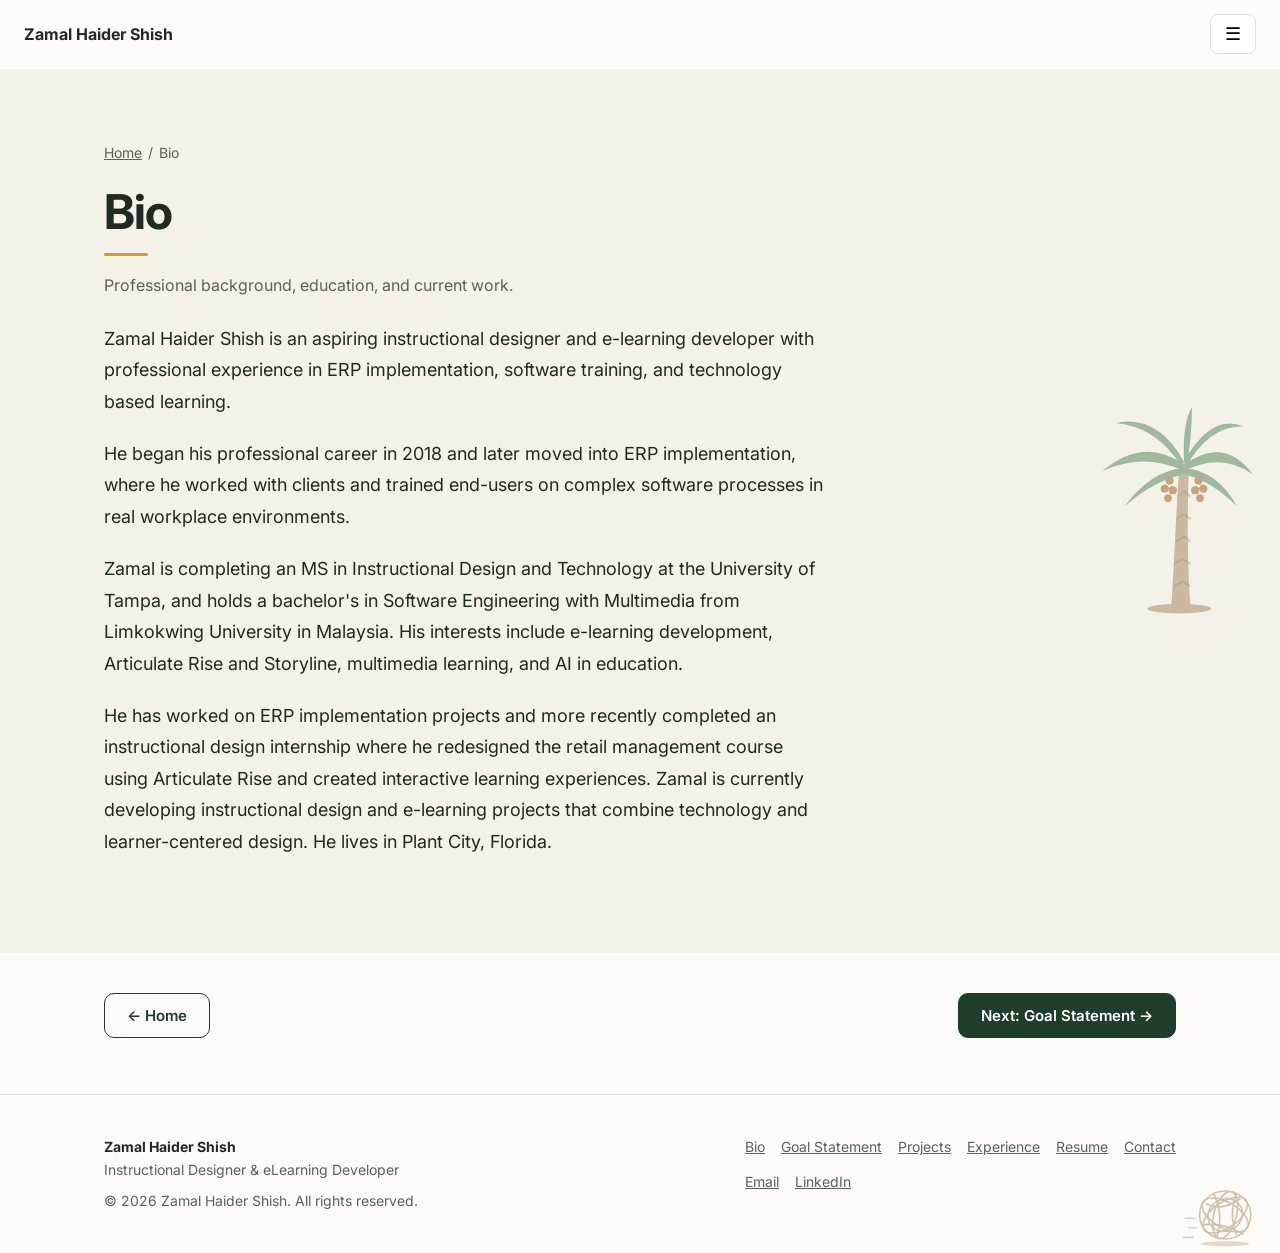
==== bio.html @ 7bfff385 "desert plants" ====
<!DOCTYPE html>
<!--
This page shares styles.css and site.js with index.html and the other sub-page. Keep all the site files in the same folder.
The text below is plain HTML, so edit it directly. The menu and footer are identical on every page; if you change them, change all three pages.
-->
<html lang="en"><head>
<meta charset="utf-8"><meta name="viewport" content="width=device-width,initial-scale=1">
<title>Bio | Zamal Haider Shish</title>
<meta name="description" content="Bio of Zamal Haider Shish: professional background in ERP implementation and software training, MS in Instructional Design and Technology at the University of Tampa, and current instructional design and e-learning work.">
<meta property="og:type" content="website"><meta property="og:title" content="Bio | Zamal Haider Shish">
<meta property="og:description" content="Bio of Zamal Haider Shish: professional background in ERP implementation and software training, MS in Instructional Design and Technology at the University of Tampa, and current instructional design and e-learning work.">
<link href="https://fonts.googleapis.com/css2?family=Inter:wght@400;500;600;700;800&display=swap" rel="stylesheet">
<link rel="stylesheet" href="styles.css">
<script src="site.js"></script>
</head>
<body>
<a class="skip" href="#main">Skip to content</a>
<svg aria-hidden="true" focusable="false" style="position:absolute;width:0;height:0;overflow:hidden">
<defs>
<g id="wm-saguaro">
  <g style="fill:var(--wm-brown)"><ellipse cx="30" cy="156" rx="12" ry="4"/><ellipse cx="92" cy="157" rx="9" ry="3"/></g>
  <g style="fill:none;stroke:var(--wm-cact);stroke-linecap:round;stroke-width:15">
    <path d="M54 104 H38 a9 9 0 0 1 -9 -9 V60"/><path d="M66 84 H82 a9 9 0 0 0 9 -9 V46"/>
  </g>
  <rect x="49" y="22" width="22" height="136" rx="11" style="fill:var(--wm-cact)"/>
  <g style="fill:none;stroke:var(--wm-cact-dk);stroke-width:1.6;stroke-linecap:round">
    <path d="M56 32 V152"/><path d="M60 28 V154"/><path d="M64 32 V152"/><path d="M29 64 V92"/><path d="M91 50 V72"/>
  </g>
  <g style="fill:var(--wm-bloom)"><circle cx="54" cy="22" r="4.5"/><circle cx="64" cy="20" r="4.5"/><circle cx="91" cy="44" r="4"/></g>
  <g style="fill:var(--wm-sun)"><circle cx="54" cy="22" r="1.6"/><circle cx="64" cy="20" r="1.6"/><circle cx="91" cy="44" r="1.4"/></g>
  <g style="fill:none;stroke:var(--wm-cact);stroke-width:2;stroke-linecap:round"><path d="M14 158 q3 -9 7 -12"/><path d="M18 158 q-2 -8 -6 -10"/><path d="M100 158 q2 -7 6 -9"/></g>
</g>
<g id="wm-fig">
  <ellipse cx="50" cy="106" rx="30" ry="3" style="fill:var(--wm-brown)"/>
  <g style="fill:var(--wm-cact)">
    <ellipse cx="50" cy="80" rx="17" ry="24"/>
    <ellipse cx="29" cy="52" rx="13" ry="19" transform="rotate(-28 29 52)"/>
    <ellipse cx="70" cy="48" rx="13" ry="19" transform="rotate(24 70 48)"/>
    <ellipse cx="50" cy="40" rx="10" ry="15" transform="rotate(-6 50 40)"/>
  </g>
  <g style="fill:var(--wm-cact-dk)"><circle cx="44" cy="72" r="1.3"/><circle cx="56" cy="78" r="1.3"/><circle cx="47" cy="90" r="1.3"/><circle cx="27" cy="50" r="1.2"/><circle cx="34" cy="60" r="1.2"/><circle cx="70" cy="44" r="1.2"/><circle cx="66" cy="56" r="1.2"/><circle cx="50" cy="36" r="1.2"/></g>
  <g style="fill:var(--wm-pink)"><ellipse cx="44" cy="24" rx="3.2" ry="4.4"/><ellipse cx="80" cy="30" rx="3.2" ry="4.4" transform="rotate(20 80 30)"/><ellipse cx="17" cy="36" rx="3" ry="4.2" transform="rotate(-25 17 36)"/></g>
  <g style="fill:var(--wm-bloom)"><circle cx="55" cy="23" r="5"/><circle cx="24" cy="32" r="4.5"/><circle cx="73" cy="27" r="4.5"/></g>
  <g style="fill:var(--wm-sun)"><circle cx="55" cy="23" r="1.8"/><circle cx="24" cy="32" r="1.6"/><circle cx="73" cy="27" r="1.6"/></g>
</g>
<g id="wm-ball">
  <ellipse cx="54" cy="106" rx="36" ry="3" style="fill:var(--wm-brown)"/>
  <circle cx="46" cy="74" r="30" style="fill:var(--wm-cact)"/>
  <circle cx="82" cy="94" r="12" style="fill:var(--wm-cact)"/>
  <g style="fill:none;stroke:var(--wm-cact-dk);stroke-width:1.5">
    <ellipse cx="46" cy="74" rx="9" ry="30"/><ellipse cx="46" cy="74" rx="19" ry="30"/><ellipse cx="82" cy="94" rx="5" ry="12"/>
  </g>
  <g style="fill:var(--wm-sun)" transform="translate(46 44)">
    <ellipse cx="0" cy="-7" rx="3.6" ry="7"/><ellipse cx="0" cy="-7" rx="3.6" ry="7" transform="rotate(45)"/><ellipse cx="0" cy="-7" rx="3.6" ry="7" transform="rotate(-45)"/><ellipse cx="0" cy="-7" rx="3.6" ry="7" transform="rotate(90)"/><ellipse cx="0" cy="-7" rx="3.6" ry="7" transform="rotate(-90)"/>
  </g>
  <circle cx="46" cy="44" r="3" style="fill:var(--wm-bloom)"/>
  <g style="fill:var(--wm-pink)"><circle cx="82" cy="81" r="3.6"/></g>
</g>
<g id="wm-tumble">
  <ellipse cx="54" cy="106" rx="30" ry="3" style="fill:var(--wm-brown);opacity:.6"/>
  <g style="fill:none;stroke:var(--wm-brown);stroke-width:2;stroke-linecap:round">
    <ellipse cx="54" cy="70" rx="32" ry="30"/>
    <ellipse cx="54" cy="70" rx="32" ry="16" transform="rotate(30 54 70)"/>
    <ellipse cx="54" cy="70" rx="32" ry="16" transform="rotate(-35 54 70)"/>
    <ellipse cx="54" cy="70" rx="14" ry="30" transform="rotate(15 54 70)"/>
    <ellipse cx="54" cy="70" rx="20" ry="22" transform="rotate(60 54 70)"/>
    <path d="M30 56 q20 10 42 -6"/><path d="M28 82 q26 -2 48 12"/><path d="M40 44 q12 26 4 52"/><path d="M68 44 q-10 24 0 50"/>
  </g>
  <g style="fill:none;stroke:var(--wm-brown);stroke-width:2;stroke-linecap:round;opacity:.7"><path d="M4 74 H16"/><path d="M8 86 H18"/><path d="M2 98 H14"/></g>
</g>
<g id="wm-date">
  <ellipse cx="52" cy="126" rx="20" ry="3" style="fill:var(--wm-brown)"/>
  <path d="M47 126 C49 96 50 66 52 38 L58 38 C57 66 57 96 59 126 Z" style="fill:var(--wm-brown)"/>
  <g style="fill:none;stroke:var(--wm-cact-dk);stroke-width:1.2;opacity:.45"><path d="M49 112 l5 -3 l5 3"/><path d="M49 98 l5 -3 l5 3"/><path d="M50 84 l5 -3 l4 3"/><path d="M50 70 l5 -3 l4 3"/><path d="M51 56 l4 -3 l4 3"/></g>
  <g style="fill:var(--wm-cact)">
    <path d="M55 36 Q30 18 4 40 Q30 28 55 40 Z"/><path d="M55 36 Q80 18 98 42 Q78 28 55 40 Z"/>
    <path d="M55 34 Q38 4 12 10 Q38 12 54 38 Z"/><path d="M55 34 Q72 4 92 12 Q70 12 56 38 Z"/>
    <path d="M55 34 Q54 10 60 0 Q60 16 57 36 Z"/>
    <path d="M55 38 Q34 40 18 62 Q36 46 55 42 Z"/><path d="M55 38 Q76 40 88 62 Q72 46 55 42 Z"/>
  </g>
  <g style="fill:var(--wm-date)"><circle cx="46" cy="46" r="2.6"/><circle cx="43" cy="51" r="2.6"/><circle cx="48" cy="52" r="2.6"/><circle cx="45" cy="57" r="2.4"/><circle cx="64" cy="46" r="2.6"/><circle cx="67" cy="51" r="2.6"/><circle cx="62" cy="52" r="2.6"/><circle cx="65" cy="57" r="2.4"/></g>
</g>
</defs>
</svg>
<header id="nav"><div class="w nb"><a class="brand" href="index.html">Zamal Haider Shish</a>
<nav id="menu" aria-label="Main"><a href="index.html">Home</a><a href="bio.html" class="on" aria-current="page">Bio</a><a href="goals.html">Goal Statement</a><a href="index.html#experience">Experience</a><a href="index.html#projects">Projects</a><a href="index.html#skills">Skills &amp; Tools</a><a href="index.html#education">Education</a><a href="index.html#resume">Resume</a><a href="index.html#contact">Contact</a></nav><a class="btn hcta" href="index.html#resume">View Resume</a>
<button id="mb" aria-label="Open menu" aria-expanded="false" aria-controls="menu">&#9776;</button></div></header>
<main id="main">
<section class="sp alt has-wm"><svg class="wm wm-about" viewBox="0 0 100 130" fill="currentColor" aria-hidden="true" focusable="false"><use href="#wm-date"/></svg><div class="w">
<nav class="crumb" aria-label="Breadcrumb"><a href="index.html">Home</a><span class="sep" aria-hidden="true">/</span><span aria-current="page">Bio</span></nav>
<h1>Bio</h1>
<p class="lead">Professional background, education, and current work.</p>
<div class="bio">
<p>Zamal Haider Shish is an aspiring instructional designer and e-learning developer with professional experience in ERP implementation, software training, and technology based learning.</p>
<p>He began his professional career in 2018 and later moved into ERP implementation, where he worked with clients and trained end-users on complex software processes in real workplace environments.</p>
<p>Zamal is completing an MS in Instructional Design and Technology at the University of Tampa, and holds a bachelor's in Software Engineering with Multimedia from Limkokwing University in Malaysia. His interests include e-learning development, Articulate Rise and Storyline, multimedia learning, and AI in education.</p>
<p>He has worked on ERP implementation projects and more recently completed an instructional design internship where he redesigned the retail management course using Articulate Rise and created interactive learning experiences. Zamal is currently developing instructional design and e-learning projects that combine technology and learner-centered design. He lives in Plant City, Florida.</p></div>
</div></section>

<section class="sp-next"><div class="w"><div class="pn"><a class="btn o" href="index.html"><span aria-hidden="true">&larr;</span> Home</a><a class="btn" href="goals.html">Next: Goal Statement <span aria-hidden="true">&rarr;</span></a></div></div></section>
</main>

<footer class="has-wm"><svg class="wm wm-footer" viewBox="0 0 100 110" fill="currentColor" aria-hidden="true" focusable="false"><use href="#wm-tumble"/></svg><div class="w fw"><div><b>Zamal Haider Shish</b><br><span class="mu">Instructional Designer &amp; eLearning Developer</span><p class="mu" style="margin-top:8px">&copy; 2026 Zamal Haider Shish. All rights reserved.</p></div>
<div><nav aria-label="Footer"><a href="bio.html">Bio</a><a href="goals.html">Goal Statement</a><a href="index.html#projects">Projects</a><a href="index.html#experience">Experience</a><a href="index.html#resume">Resume</a><a href="index.html#contact">Contact</a></nav>
<p class="ln" style="margin-top:12px"><a id="fe" aria-label="Email" href="index.html#contact">Email</a><a id="fl2" aria-label="LinkedIn" href="index.html#contact" target="_blank" rel="noopener">LinkedIn</a></p></div></div></footer>
</body></html>
---- styles.css ----
:root{--ac:#1f3d2b;--ac-h:#163022;--gold:#c9a227;--gold-tx:#7e6110;--ac2:#4e7a5a;--wm-brown:#a88a68;--wm-gold:#c9a227;--wm-cact:#5b8a63;--wm-cact-dk:#3f6648;--wm-bloom:#e0694e;--wm-pink:#c9507c;--wm-sun:#e6b52e;--wm-date:#a8602a;--soft:#e8efe6;--tx:#1f2a22;--mu:#56635a;--bd:#e3e0d5;--bg:#f4f1e8;--page:#fcfbf7}
*{box-sizing:border-box}html{scroll-behavior:smooth;scroll-padding-top:76px}
body{margin:0;font:16px/1.65 Inter,system-ui,-apple-system,"Segoe UI",sans-serif;color:var(--tx);background:var(--page)}
h1,h2,h3,p,ul,figure{margin:0}h1,h2,h3{line-height:1.15;letter-spacing:-.02em}ul{padding-left:20px}li{margin:4px 0}
a{color:inherit}.w{max-width:1120px;margin:auto;padding:0 24px}.mu{color:var(--mu)}.sm{font-size:14px}
section{padding:96px 0}.alt{background:var(--bg)}
h2{font-size:clamp(28px,4vw,40px);margin-bottom:16px}h3{font-size:19px}.lead{color:var(--mu);max-width:640px;margin-bottom:40px}
:focus-visible{outline:3px solid var(--gold-tx);outline-offset:2px}
.skip{position:absolute;left:-999px}.skip:focus{left:8px;top:8px;background:#fff;padding:8px 12px;z-index:99}
.btn{display:inline-block;padding:12px 22px;border-radius:10px;border:1px solid var(--ac);background:var(--ac);color:#fff;font:600 15px Inter,sans-serif;text-decoration:none;cursor:pointer;transition:.2s;white-space:nowrap}
.btn:hover{background:var(--ac-h)}.btn.o{background:#fff;color:var(--ac)}.btn.o:hover{background:var(--soft)}.btn:disabled{opacity:.55;cursor:not-allowed}
.card{background:#fff;border:1px solid var(--bd);border-radius:14px;padding:28px}
.g{display:grid;gap:24px;grid-template-columns:repeat(auto-fit,minmax(min(100%,260px),1fr))}.g>.card>h3{margin-bottom:10px}
.chip{display:inline-block;padding:4px 12px;border:1px solid var(--bd);border-radius:99px;font-size:13px;background:#fff;margin:0 6px 8px 0}
header{position:sticky;top:0;z-index:50;background:#fff;border-bottom:1px solid transparent;transition:.2s}header.sc{border-color:var(--bd);box-shadow:0 2px 12px rgba(0,0,0,.05)}
header .w{max-width:1360px}
.nb{display:flex;align-items:center;gap:14px;height:68px}.brand{font-weight:700;text-decoration:none;margin-right:auto;flex:none;white-space:nowrap}
#menu{display:flex;gap:2px}#menu a{padding:8px 9px;border-radius:8px;text-decoration:none;font-size:14px;font-weight:500;color:var(--mu);white-space:nowrap}#menu a:hover,#menu a.on,#menu a[aria-current=page]{color:var(--ac);background:var(--soft)}
#mb{display:none;background:#fff;border:1px solid var(--bd);border-radius:8px;padding:8px 14px;font-size:18px;cursor:pointer}.hcta{flex:none}
.hero{padding:72px 0 96px}.hg{display:grid;grid-template-columns:1.25fr .75fr;gap:56px;align-items:center}
.hero h1{font-size:clamp(34px,5vw,56px);margin:12px 0 20px}.eb{color:var(--ac);font-weight:600}.hero .lead{margin-bottom:24px}
.acts{display:flex;gap:12px;flex-wrap:wrap;align-items:center;margin-top:16px}.tl{color:var(--ac);font-weight:600}
.photo{aspect-ratio:4/5;border:1px solid var(--bd);border-radius:20px;background:var(--bg);overflow:hidden}.photo img{display:block;width:100%;height:100%;object-fit:cover;object-position:50% 20%}.photo.miss{border:2px dashed #c9c3b2;display:grid;place-items:center;color:var(--mu);font-weight:600}.photo.miss:after{content:"Professional Photo"}
.bio{max-width:720px;margin-top:24px}.bio p{font-size:18px;line-height:1.75;margin:0 0 1.15em}.bio p:last-child{margin-bottom:0}
.ex{display:grid;gap:20px}.eh{display:flex;justify-content:space-between;gap:12px;flex-wrap:wrap;margin-bottom:4px}.org{font-weight:500;margin-bottom:12px}
#fl{display:flex;gap:8px;flex-wrap:wrap;margin-bottom:32px}.fb{padding:8px 16px;border-radius:99px;border:1px solid var(--bd);background:#fff;font:500 14px Inter,sans-serif;cursor:pointer;transition:.15s}.fb[aria-pressed=true]{background:var(--ac);border-color:var(--ac);color:#fff}
.g3{display:grid;gap:24px;grid-template-columns:repeat(auto-fill,minmax(min(100%,320px),1fr))}
.pc{display:flex;flex-direction:column;padding:0;overflow:hidden;animation:f .3s}.pc>*:not(.th){margin:0 24px}.th{aspect-ratio:16/9;background:var(--soft);display:grid;place-items:center;color:var(--mu);font-size:14px;margin-bottom:18px}.th img{width:100%;height:100%;object-fit:cover}
.pc h3{margin:6px 24px 8px}.pc .tags{margin-top:14px}.pc .tools-line{margin-top:10px}.pc .acts{margin-bottom:24px;margin-top:auto;padding-top:16px}@keyframes f{from{opacity:0}}
.tk{display:flex;align-items:center;gap:12px;padding:16px 20px;font-weight:500}.tk:before{content:"";width:10px;height:10px;border-radius:3px;background:var(--ac);flex:none}
.tools{margin-top:56px}.tools h3{margin-bottom:16px;font-size:24px}
label{display:block;font-weight:500;font-size:14px;margin-bottom:14px}input,textarea{display:block;width:100%;margin-top:6px;padding:12px;border:1px solid #c9c3b2;border-radius:10px;font:inherit}
.cg{display:grid;grid-template-columns:1fr 1.2fr;gap:40px}
footer{border-top:1px solid var(--bd);padding:40px 0;font-size:14px}.fw{display:flex;justify-content:space-between;gap:24px;flex-wrap:wrap}footer nav,footer .ln{display:flex;flex-wrap:wrap;gap:6px 16px}footer nav a,footer .ln a{color:var(--mu);white-space:nowrap}
#cs{position:fixed;inset:0;background:#fff;overflow:auto;z-index:60;display:none}#cs.on{display:block}.cw{max-width:860px;margin:auto;padding:24px 24px 80px}
.cw h2{margin:20px 0 10px}.cw h3{margin:36px 0 10px;font-size:22px}.emb{position:relative;aspect-ratio:16/9;min-height:220px;border:1px solid var(--bd);border-radius:14px;overflow:hidden;background:#fff}.emb iframe{position:absolute;inset:0;width:100%;height:100%;border:0}
.ph{display:grid;place-items:center;text-align:center;background:var(--bg);padding:24px}.ph p{margin:6px 0 16px}.ar{margin-top:14px}.pn{display:flex;justify-content:space-between;gap:12px;flex-wrap:wrap;margin-top:56px}
.rv{opacity:0;transition:opacity .6s}.rv.in{opacity:1}
.has-wm{position:relative;overflow:hidden;isolation:isolate}.has-wm>.w{position:relative;z-index:1}
.wm{position:absolute;color:var(--ac2);pointer-events:none;z-index:0;height:auto}
.wm-hero{right:-6px;bottom:0;width:200px;opacity:.55}
.wm-about{right:24px;top:50%;transform:translateY(-50%);width:160px;opacity:.55}
.wm-resume{right:40px;bottom:-6px;width:150px;opacity:.55}
.wm-footer{right:18px;bottom:6px;width:80px;opacity:.5}
.wm-goals{left:22px;bottom:-6px;width:150px;opacity:.55}
.wm-contact{left:20px;bottom:0;width:120px;opacity:.5}
@media(max-width:1320px){#mb{display:block}#menu{display:none;position:absolute;top:68px;left:0;right:0;background:#fff;flex-direction:column;padding:12px 24px;border-bottom:1px solid var(--bd)}#menu.open{display:flex}.hcta{display:none}}
@media(max-width:900px){.hg,.cg{grid-template-columns:1fr}.photo{max-width:320px}section{padding:64px 0}.wm{display:none}}
@media(prefers-reduced-motion:reduce){html{scroll-behavior:auto}*{animation:none!important;transition:none!important}.rv{opacity:1}}
/* ===== sub-pages (bio.html, goals.html) ===== */
.sp{padding-top:72px}
.crumb{font-size:14px;color:var(--mu);margin-bottom:20px}.crumb a{color:var(--mu)}.crumb a:hover{color:var(--ac)}.crumb .sep{margin:0 6px}
.sp h1{font-size:clamp(32px,4.8vw,48px);margin-bottom:16px}.sp .lead{margin-bottom:8px}
.sp .sub{font-size:clamp(22px,2.8vw,28px);margin:48px 0 14px}
.prose{max-width:760px}.prose p+p{margin-top:1em}
.sp .card p{max-width:760px}.sp .card p+p{margin-top:.9em}.sp .card>h3{margin-bottom:10px}
.ev{margin-top:20px;padding-top:16px;border-top:1px solid var(--bd)}.ev ul{list-style:none;padding:0;margin:8px 0 0}.ev li{margin:0 0 14px}.ev li:last-child{margin-bottom:0}.ev li p{margin:2px 0 0}
.sp .note{margin-top:28px;max-width:760px}
.sp-next{padding:40px 0 56px}.sp-next .pn{margin-top:0}
@media(max-width:900px){.sp{padding-top:44px}.sp-next{padding:32px 0 48px}}

/* ===== project page (compact layout) ===== */
.cw{max-width:1040px;padding:24px 24px 64px}
.csh{margin-top:28px}.csh h2{margin:6px 0 10px}.csh .lead{margin-bottom:14px;max-width:760px}
.facts{display:grid;gap:12px;grid-template-columns:repeat(auto-fit,minmax(min(100%,220px),1fr));margin-top:20px}
.fact{background:var(--bg);border:1px solid var(--bd);border-radius:12px;padding:14px 16px}.fact .fl{display:block;font-size:12px;font-weight:700;letter-spacing:.06em;text-transform:uppercase;color:var(--ac2);margin-bottom:4px}.fact p{font-size:14px;line-height:1.55}
.cw h3#demo{margin:32px 0 12px}
.cw .emb{aspect-ratio:auto;height:min(78vh,720px)}
.secs{display:grid;gap:16px;grid-template-columns:repeat(auto-fit,minmax(min(100%,300px),1fr));margin-top:28px}
.sec{padding:20px 22px}.cw .sec h3{margin:0 0 8px;font-size:17px}.sec p,.sec li{font-size:15px}.sec ul{margin:0}
.cw .pn{margin-top:40px}
.th{text-decoration:none}.th.nt{background:linear-gradient(135deg,var(--soft),#dbe6d7);color:var(--ac);font-weight:600;letter-spacing:.02em}
.pc .th img{transition:transform .3s}.pc:hover .th img{transform:scale(1.03)}
@media(max-width:600px){.cw .emb{height:70vh}}
.cw .emb.ph{height:auto;min-height:220px;padding:40px 24px}

/* ===== forest and gold accents ===== */
::selection{background:#efe2b5}
header{background:var(--page)}
.eb,.pc>.mu.sm:first-of-type,.csh .eb{color:var(--gold-tx)}
.w>h2:after,.cg h2:after,.sp h1:after{content:"";display:block;width:44px;height:3px;border-radius:3px;background:var(--gold);margin-top:14px}
.chip{background:var(--soft);border-color:#d6e2d2;color:var(--ac)}
.card{border-color:var(--bd)}
.pc{transition:border-color .2s,transform .2s}.pc:hover{border-color:var(--gold);transform:translateY(-2px)}
.tk:before{background:var(--gold)}
.btn.o{background:transparent}

#menu a:hover,#menu a.on,#menu a[aria-current=page]{background:var(--soft)}
.fact .fl{color:var(--gold-tx)}
.photo{border-color:var(--gold)}
.th.nt{background:linear-gradient(135deg,var(--soft),#e2dcc7)}
#cs{background:var(--page)}
/* ===== education timeline ===== */
.etl{position:relative;display:grid;gap:28px;padding-left:34px}
.etl:before{content:"";position:absolute;left:9px;top:8px;bottom:8px;width:2px;background:linear-gradient(var(--gold),var(--bd))}
.edu{position:relative}.edot{position:absolute;left:-34px;top:26px;width:20px;height:20px;border-radius:50%;background:var(--page);border:3px solid var(--gold)}
.ec{display:grid;grid-template-columns:minmax(0,320px) minmax(0,1fr);padding:0;overflow:hidden}
.eimg{position:relative;min-height:220px;background:linear-gradient(140deg,var(--ac),#2f5d41);display:grid;place-items:center}
.eimg:before{content:attr(data-mono);font-size:64px;font-weight:800;letter-spacing:.04em;color:rgba(255,255,255,.18)}
.eimg img{position:absolute;inset:0;width:100%;height:100%;object-fit:cover}
.ey{position:absolute;left:14px;bottom:14px;background:var(--page);color:var(--ac);font-size:13px;font-weight:600;padding:5px 12px;border-radius:99px;box-shadow:0 2px 8px rgba(0,0,0,.12)}
.eb2{padding:26px 28px}.eb2 h3{font-size:21px;margin:4px 0 6px}.eb2 .org{margin-bottom:10px}.eb2>.mu{margin-bottom:14px;max-width:560px}
.est{font-size:12px;font-weight:700;letter-spacing:.06em;text-transform:uppercase;color:var(--gold-tx)}
.ef{margin-bottom:6px}.sm2{padding:9px 16px;font-size:14px;margin-top:6px}
#certbox{border:0;padding:0;border-radius:16px;max-width:min(760px,94vw);width:100%;background:var(--page);box-shadow:0 20px 60px rgba(0,0,0,.35)}
#certbox::backdrop{background:rgba(20,30,24,.7)}
.cbx{padding:18px}.cbh{display:flex;justify-content:space-between;align-items:center;gap:12px;margin-bottom:12px}.cbh h3{font-size:17px}
.cbx img{display:block;width:100%;height:auto;max-height:78vh;object-fit:contain;border-radius:8px;border:1px solid var(--bd);background:#fff}
@media(max-width:760px){.ec{grid-template-columns:1fr}.eimg{min-height:170px}.etl{padding-left:26px}.edot{left:-26px;width:16px;height:16px}.etl:before{left:7px}}
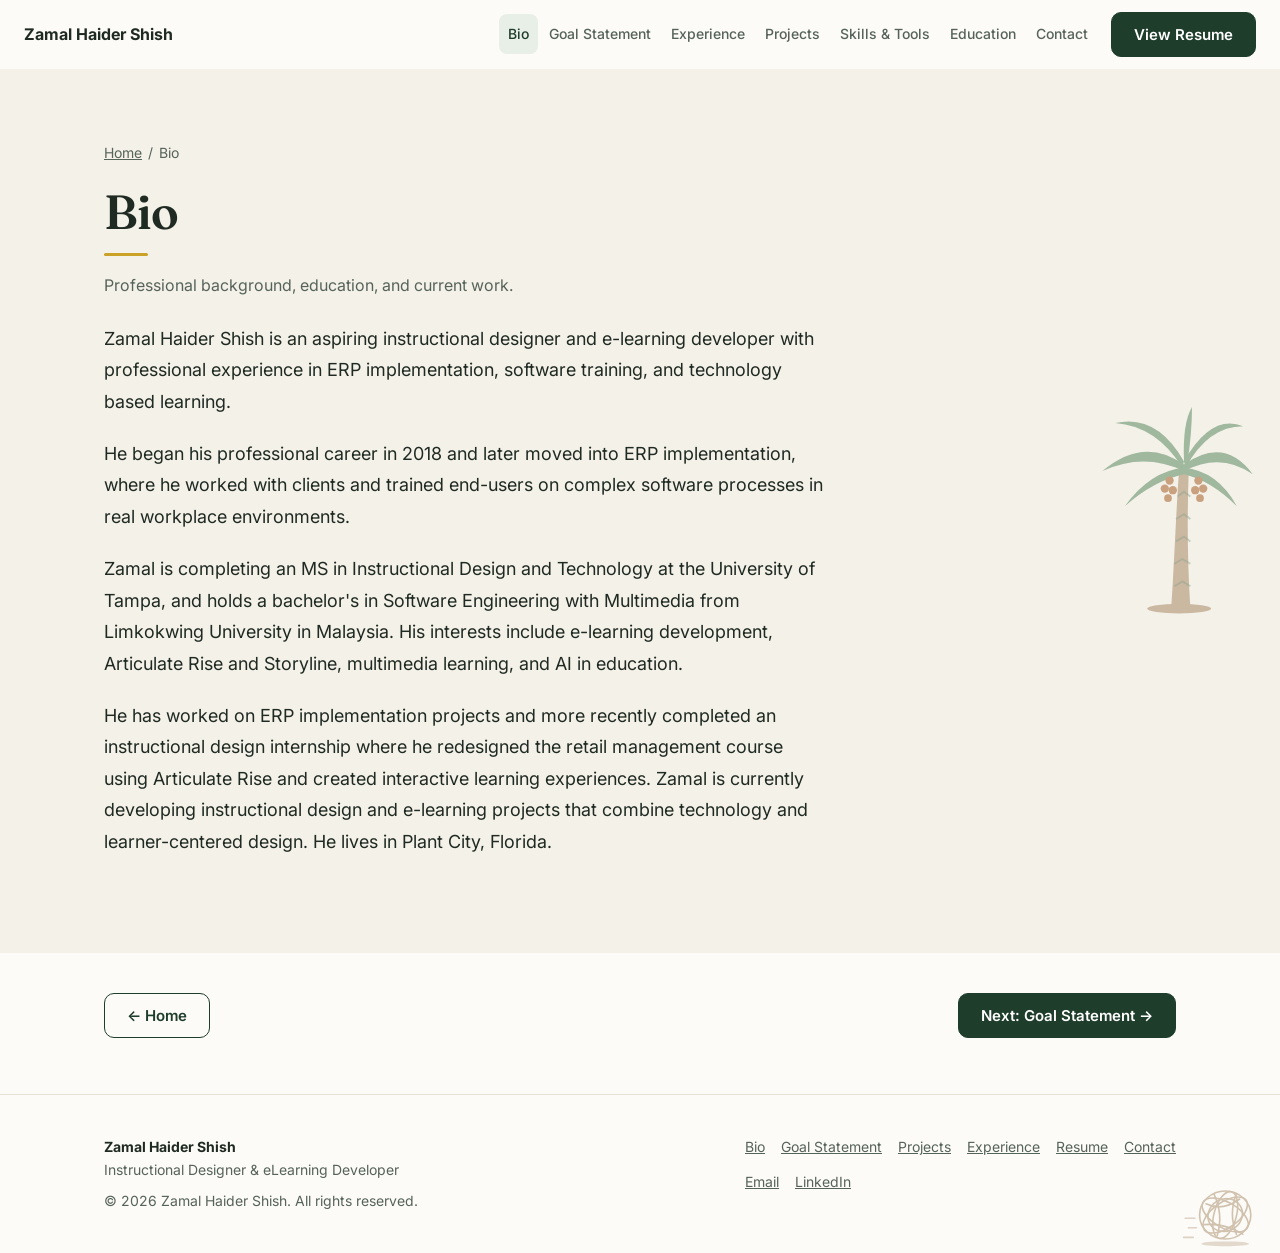
==== commit a2978e90: "site redesign" ====
--- a/bio.html
+++ b/bio.html
@@ -9,7 +9,11 @@
 <meta name="description" content="Bio of Zamal Haider Shish: professional background in ERP implementation and software training, MS in Instructional Design and Technology at the University of Tampa, and current instructional design and e-learning work.">
 <meta property="og:type" content="website"><meta property="og:title" content="Bio | Zamal Haider Shish">
 <meta property="og:description" content="Bio of Zamal Haider Shish: professional background in ERP implementation and software training, MS in Instructional Design and Technology at the University of Tampa, and current instructional design and e-learning work.">
-<link href="https://fonts.googleapis.com/css2?family=Inter:wght@400;500;600;700;800&display=swap" rel="stylesheet">
+<link rel="preconnect" href="https://fonts.googleapis.com"><link rel="preconnect" href="https://fonts.gstatic.com" crossorigin>
+<link href="https://fonts.googleapis.com/css2?family=Fraunces:opsz,wght@9..144,500..700&family=Inter:wght@400;500;600;700;800&display=swap" rel="stylesheet">
+<link rel="icon" href="favicon.svg" type="image/svg+xml"><link rel="icon" href="favicon-32.png" sizes="32x32" type="image/png"><link rel="apple-touch-icon" href="apple-touch-icon.png">
+<meta name="theme-color" content="#1f3d2b">
+<meta property="og:url" content="https://zamalhaidershish.github.io/zamal-protfolio/bio.html"><meta property="og:image" content="https://zamalhaidershish.github.io/zamal-protfolio/og-image.jpg"><meta property="og:image:width" content="1200"><meta property="og:image:height" content="630"><meta property="og:image:alt" content="Zamal Haider Shish, Instructional Designer and eLearning Developer"><meta name="twitter:card" content="summary_large_image">
 <link rel="stylesheet" href="styles.css">
 <script src="site.js"></script>
 </head>
@@ -83,7 +87,7 @@
 </defs>
 </svg>
 <header id="nav"><div class="w nb"><a class="brand" href="index.html">Zamal Haider Shish</a>
-<nav id="menu" aria-label="Main"><a href="index.html">Home</a><a href="bio.html" class="on" aria-current="page">Bio</a><a href="goals.html">Goal Statement</a><a href="index.html#experience">Experience</a><a href="index.html#projects">Projects</a><a href="index.html#skills">Skills &amp; Tools</a><a href="index.html#education">Education</a><a href="index.html#resume">Resume</a><a href="index.html#contact">Contact</a></nav><a class="btn hcta" href="index.html#resume">View Resume</a>
+<nav id="menu" aria-label="Main"><a href="bio.html" class="on" aria-current="page">Bio</a><a href="goals.html">Goal Statement</a><a href="index.html#experience">Experience</a><a href="index.html#projects">Projects</a><a href="index.html#skills">Skills &amp; Tools</a><a href="index.html#education">Education</a><a href="index.html#contact">Contact</a></nav><a class="btn hcta" href="index.html#resume">View Resume</a>
 <button id="mb" aria-label="Open menu" aria-expanded="false" aria-controls="menu">&#9776;</button></div></header>
 <main id="main">
 <section class="sp alt has-wm"><svg class="wm wm-about" viewBox="0 0 100 130" fill="currentColor" aria-hidden="true" focusable="false"><use href="#wm-date"/></svg><div class="w">
--- a/styles.css
+++ b/styles.css
@@ -35,7 +35,7 @@
 #cs{position:fixed;inset:0;background:#fff;overflow:auto;z-index:60;display:none}#cs.on{display:block}.cw{max-width:860px;margin:auto;padding:24px 24px 80px}
 .cw h2{margin:20px 0 10px}.cw h3{margin:36px 0 10px;font-size:22px}.emb{position:relative;aspect-ratio:16/9;min-height:220px;border:1px solid var(--bd);border-radius:14px;overflow:hidden;background:#fff}.emb iframe{position:absolute;inset:0;width:100%;height:100%;border:0}
 .ph{display:grid;place-items:center;text-align:center;background:var(--bg);padding:24px}.ph p{margin:6px 0 16px}.ar{margin-top:14px}.pn{display:flex;justify-content:space-between;gap:12px;flex-wrap:wrap;margin-top:56px}
-.rv{opacity:0;transition:opacity .6s}.rv.in{opacity:1}
+.rv{opacity:0;transform:translateY(18px);transition:opacity .6s ease var(--d,0s),transform .6s cubic-bezier(.2,.7,.2,1) var(--d,0s)}.rv.in{opacity:1;transform:none}
 .has-wm{position:relative;overflow:hidden;isolation:isolate}.has-wm>.w{position:relative;z-index:1}
 .wm{position:absolute;color:var(--ac2);pointer-events:none;z-index:0;height:auto}
 .wm-hero{right:-6px;bottom:0;width:200px;opacity:.55}
@@ -44,9 +44,9 @@
 .wm-footer{right:18px;bottom:6px;width:80px;opacity:.5}
 .wm-goals{left:22px;bottom:-6px;width:150px;opacity:.55}
 .wm-contact{left:20px;bottom:0;width:120px;opacity:.5}
-@media(max-width:1320px){#mb{display:block}#menu{display:none;position:absolute;top:68px;left:0;right:0;background:#fff;flex-direction:column;padding:12px 24px;border-bottom:1px solid var(--bd)}#menu.open{display:flex}.hcta{display:none}}
+@media(max-width:1100px){#mb{display:block}#menu{display:none;position:absolute;top:68px;left:0;right:0;background:var(--page);flex-direction:column;padding:12px 24px;border-bottom:1px solid var(--bd)}#menu.open{display:flex}.hcta{display:none}}
 @media(max-width:900px){.hg,.cg{grid-template-columns:1fr}.photo{max-width:320px}section{padding:64px 0}.wm{display:none}}
-@media(prefers-reduced-motion:reduce){html{scroll-behavior:auto}*{animation:none!important;transition:none!important}.rv{opacity:1}}
+@media(prefers-reduced-motion:reduce){html{scroll-behavior:auto}*{animation:none!important;transition:none!important}.rv{opacity:1;transform:none}}
 /* ===== sub-pages (bio.html, goals.html) ===== */
 .sp{padding-top:72px}
 .crumb{font-size:14px;color:var(--mu);margin-bottom:20px}.crumb a{color:var(--mu)}.crumb a:hover{color:var(--ac)}.crumb .sep{margin:0 6px}
@@ -107,3 +107,110 @@
 .cbx{padding:18px}.cbh{display:flex;justify-content:space-between;align-items:center;gap:12px;margin-bottom:12px}.cbh h3{font-size:17px}
 .cbx img{display:block;width:100%;height:auto;max-height:78vh;object-fit:contain;border-radius:8px;border:1px solid var(--bd);background:#fff}
 @media(max-width:760px){.ec{grid-template-columns:1fr}.eimg{min-height:170px}.etl{padding-left:26px}.edot{left:-26px;width:16px;height:16px}.etl:before{left:7px}}
+
+/* ===== experience photos (all 3:2) ===== */
+.xi{display:grid;grid-template-columns:minmax(0,1fr) minmax(0,380px);gap:28px;align-items:center}
+.xf{margin:0;aspect-ratio:3/2;border-radius:12px;overflow:hidden;border:1px solid var(--bd);background:var(--soft)}
+.xf img{display:block;width:100%;height:100%;object-fit:cover}
+@media(max-width:860px){.xi{grid-template-columns:1fr}.xf{order:-1}}
+/* ===== skills and toolkit ===== */
+.skg{display:grid;gap:20px;grid-template-columns:repeat(3,minmax(0,1fr));align-items:start}
+.sk{padding:24px;transition:border-color .2s,transform .2s}.sk:hover{border-color:var(--gold);transform:translateY(-2px)}
+.sk-wide{grid-column:span 2;background:linear-gradient(135deg,#fff 60%,var(--soft))}
+.skh{display:flex;gap:14px;align-items:center;margin-bottom:16px}.skh h3{margin:0 0 2px}
+.ski{flex:none;width:46px;height:46px;border-radius:12px;background:var(--ac);display:grid;place-items:center;box-shadow:inset 0 -3px 0 var(--gold)}
+.ski svg{width:24px;height:24px;fill:none;stroke:#fff;stroke-width:1.8;stroke-linecap:round;stroke-linejoin:round}
+.skc .chip{background:var(--page)}
+.tools h3{margin-bottom:4px}.tkl{margin-bottom:18px}
+.tkg{display:grid;gap:14px;grid-template-columns:repeat(4,minmax(0,1fr))}
+.tk2{display:flex;gap:14px;align-items:center;padding:16px 18px;transition:border-color .2s,transform .2s}.tk2:hover{border-color:var(--gold);transform:translateY(-2px)}
+.tki{flex:none;width:44px;height:44px;border-radius:11px;display:grid;place-items:center;font-weight:800;font-size:15px;letter-spacing:-.02em}
+.tkn{font-weight:600;line-height:1.3;margin-bottom:2px}
+@media(max-width:1000px){.skg{grid-template-columns:repeat(2,minmax(0,1fr))}.tkg{grid-template-columns:repeat(2,minmax(0,1fr))}}
+@media(max-width:620px){.skg,.tkg{grid-template-columns:1fr}.sk-wide{grid-column:auto}}
+
+/* ===== round 3: clarity and motion ===== */
+:root{--serif:"Fraunces",Georgia,"Times New Roman",serif}
+h1,h2,.cw .csh h2{font-family:var(--serif);font-weight:600;letter-spacing:-.01em;font-optical-sizing:auto}
+.hero h1{line-height:1.08}
+.prog{position:fixed;top:0;left:0;right:0;height:3px;background:var(--gold);transform-origin:0 50%;transform:scaleX(0);z-index:70;pointer-events:none}
+/* hero numbers */
+.stats{list-style:none;padding:0;margin:30px 0 0;display:grid;grid-template-columns:repeat(4,minmax(0,1fr));gap:0;border-top:1px solid var(--bd)}
+.stats li{margin:0;padding:16px 16px 0 0}.stats li+li{padding-left:16px;border-left:1px solid var(--bd)}
+.sn{display:block;font-family:var(--serif);font-weight:600;font-size:clamp(26px,3vw,34px);line-height:1.1;color:var(--ac)}
+.sl{display:block;font-size:13px;line-height:1.4;color:var(--mu);margin-top:4px}
+/* approach: four numbered steps in one row */
+.approach .lead{margin-bottom:28px}
+.steps{list-style:none;padding:0;margin:0;display:grid;grid-template-columns:repeat(4,minmax(0,1fr));gap:20px;counter-reset:s}
+.step{margin:0;position:relative;padding:26px 24px}
+.stn{display:block;font-family:var(--serif);font-weight:600;font-size:34px;line-height:1;color:var(--gold-tx);margin-bottom:14px}
+.step h3{font-size:18px;margin-bottom:8px}
+.step:not(:last-child):after{content:"";position:absolute;top:44px;right:-20px;width:20px;height:2px;background:var(--gold)}
+/* experience: ball cactus beside the heading */
+.wm-exp{right:30px;top:70px;width:120px;opacity:.5}
+.xm{display:none;margin-top:12px;background:none;border:0;padding:0;font:600 14px Inter,sans-serif;color:var(--ac);text-decoration:underline;text-underline-offset:3px;cursor:pointer}
+/* projects: spotlight + simpler, fully clickable cards */
+.spot{display:grid;grid-template-columns:minmax(0,1.15fr) minmax(0,1fr);background:var(--ac);border-radius:18px;overflow:hidden;margin-bottom:56px;color:#eef3ec}
+.spi{position:relative;display:block;min-height:340px;overflow:hidden}
+.spi img{position:absolute;inset:0;width:100%;height:100%;object-fit:cover;transition:transform .5s}
+.spot:hover .spi img{transform:scale(1.04)}
+.spp{position:absolute;left:22px;bottom:22px;display:flex;align-items:center;gap:8px;background:rgba(252,251,247,.94);color:var(--ac);font-weight:700;font-size:14px;padding:10px 16px 10px 12px;border-radius:99px;box-shadow:0 6px 18px rgba(0,0,0,.25)}
+.spp svg{width:18px;height:18px;fill:var(--ac)}
+.spb{padding:38px 40px}.spb .eb{color:var(--gold)}.spb h3{font-family:var(--serif);font-size:clamp(26px,3vw,34px);font-weight:600;color:#fff;margin:6px 0 12px;letter-spacing:-.01em}
+.spb .mu{color:#c9d6cb}
+.hl{list-style:none;padding:0;margin:18px 0}.hl li{position:relative;padding-left:24px;margin:8px 0;color:#eef3ec}
+.hl li:before{content:"";position:absolute;left:0;top:.55em;width:10px;height:10px;border-radius:3px;background:var(--gold)}
+.spb .chip{background:rgba(255,255,255,.08);border-color:rgba(255,255,255,.22);color:#eef3ec}
+.spb .btn{background:var(--gold);border-color:var(--gold);color:#1f2a22}.spb .btn:hover{background:#d8b43c}
+.spb .btn.o{background:transparent;color:#fff;border-color:rgba(255,255,255,.55)}.spb .btn.o:hover{background:rgba(255,255,255,.1)}
+.spb :focus-visible{outline-color:#fff}
+.more-h{font-size:22px;margin:0 0 14px}
+.g3{display:flex;flex-wrap:wrap;justify-content:center;gap:24px}
+.g3>.pc{flex:0 1 calc((100% - 48px)/3)}
+.pc{position:relative}.pc .pcb{margin:0;padding:0 24px 22px;display:flex;flex-direction:column;flex:1}
+.pc .pcb h3{margin:4px 0 8px;font-size:19px}
+.pc .pcb h3 a{text-decoration:none}.pc .pcb h3 a:after{content:"";position:absolute;inset:0;z-index:1}
+.pc:focus-within{outline:3px solid var(--gold-tx);outline-offset:2px}.pc h3 a:focus-visible{outline:none}
+.pcat{font-size:13px;color:var(--gold-tx);font-weight:500}
+.pc .tags{margin-top:12px}
+.pgo{margin-top:auto;padding-top:14px;font-weight:600;font-size:15px;color:var(--ac)}.pgo span{display:inline-block;transition:transform .2s}.pc:hover .pgo span{transform:translateX(4px)}
+.pc.rv,.sk.rv,.tk2.rv,.step.rv{transition:opacity .6s ease var(--d,0s),transform .5s cubic-bezier(.2,.7,.2,1) var(--d,0s),border-color .2s}
+.step:hover{border-color:var(--gold)}
+/* contact: resume card */
+.rcard{display:flex;gap:16px;align-items:flex-start;margin-top:30px;padding:20px;border:1px solid var(--bd);border-radius:14px;background:var(--page)}
+.rdoc{flex:none;width:46px;height:46px;border-radius:12px;background:var(--ac);display:grid;place-items:center;box-shadow:inset 0 -3px 0 var(--gold)}
+.rdoc svg{width:24px;height:24px;fill:none;stroke:#fff;stroke-width:1.8;stroke-linecap:round;stroke-linejoin:round}
+.rt{font-weight:600;font-size:17px}.rcard .acts{margin-top:12px}.rcard .btn{padding:9px 16px;font-size:14px}
+/* responsive */
+@media(max-width:1000px){.steps{grid-template-columns:repeat(2,minmax(0,1fr))}.step:after{display:none}.spot{grid-template-columns:1fr}.spi{min-height:260px}.g3>.pc{flex-basis:calc((100% - 24px)/2)}}
+@media(max-width:700px){
+ .stats{grid-template-columns:repeat(2,minmax(0,1fr));row-gap:16px}.stats li:nth-child(3){padding-left:0;border-left:0}
+ .xt li.more{display:none}.open .xt li.more{display:list-item}.xm{display:inline-block}
+ .steps{grid-template-columns:1fr;gap:12px}.step{padding:18px 20px}.stn{font-size:26px;margin-bottom:8px}
+ .spb{padding:26px 22px}.g3>.pc{flex-basis:100%}
+ .tkg{grid-template-columns:repeat(2,minmax(0,1fr))!important}.tk2{flex-direction:column;align-items:flex-start;gap:10px;padding:14px}.tk2 .mu{display:none}.tkn{font-size:14px}
+ .eimg{min-height:120px}.eimg:before{font-size:44px}
+ .rcard{flex-direction:column}
+}
+/* phones: swipeable project row, tighter chips and photos */
+.swipe{display:none}
+@media(max-width:700px){
+ .g3{flex-wrap:nowrap;justify-content:flex-start;overflow-x:auto;scroll-snap-type:x mandatory;gap:14px;margin:0 -24px;padding:4px 24px 14px;scroll-padding:0 24px;scrollbar-width:thin}
+ .g3>.pc{flex:0 0 84%;scroll-snap-align:start}
+ .swipe{display:block;font-size:13px;color:var(--mu);margin:-4px 0 10px}
+ .chip{font-size:12px;padding:3px 10px;margin:0 4px 6px 0}
+ .sk{padding:18px}.skh{margin-bottom:12px}
+ .xf{aspect-ratio:2/1}
+ section{padding:56px 0}
+}
+/* projects grouped by tool */
+.pjn{display:flex;flex-wrap:wrap;gap:10px;margin:-12px 0 40px}
+.pjn a{display:inline-flex;align-items:center;gap:10px;padding:7px 14px 7px 7px;border:1px solid var(--bd);border-radius:99px;background:var(--page);text-decoration:none;font-weight:600;font-size:15px;transition:border-color .2s}
+.pjn a:hover{border-color:var(--gold)}
+.pjn .tki{width:30px;height:30px;border-radius:99px;font-size:12px;color:#fff}
+.pjc{font-size:12px;font-weight:700;background:var(--soft);color:var(--ac);border-radius:99px;padding:2px 8px}
+.pgrp{scroll-margin-top:84px}.pgrp+.pgrp{margin-top:64px;padding-top:48px;border-top:1px solid var(--bd)}
+.pgh{display:flex;align-items:center;gap:14px;margin-bottom:22px}.pgh h3{font-family:var(--serif);font-weight:600;font-size:clamp(22px,2.4vw,28px);letter-spacing:-.01em;margin-bottom:2px}
+.pgh .tki{color:#fff}
+.pgrp .spot{margin-bottom:0}
+@media(max-width:700px){.pjn{margin:-8px 0 28px}.pgrp+.pgrp{margin-top:40px;padding-top:32px}}
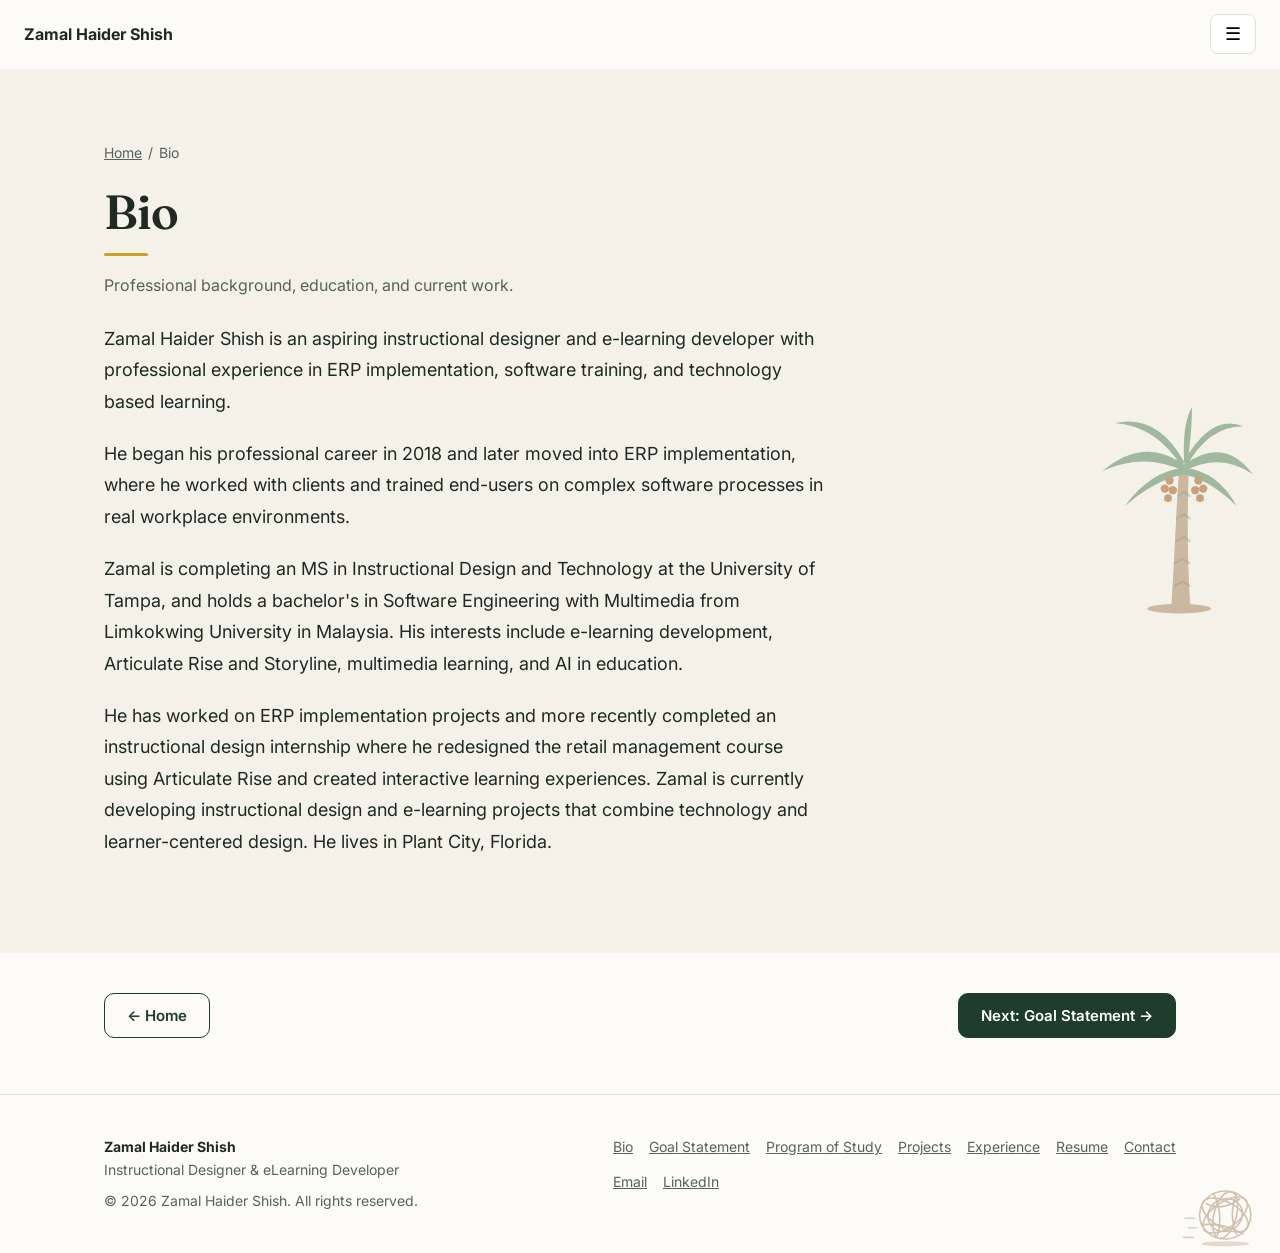
==== commit 0eb5f03f: "Add Program of Study page and EME 602 presentation project Add pos.html (Program of Study) and link " ====
--- a/bio.html
+++ b/bio.html
@@ -1,7 +1,7 @@
 <!DOCTYPE html>
 <!--
-This page shares styles.css and site.js with index.html and the other sub-page. Keep all the site files in the same folder.
-The text below is plain HTML, so edit it directly. The menu and footer are identical on every page; if you change them, change all three pages.
+This page shares styles.css and site.js with index.html and the other sub-pages. Keep all the site files in the same folder.
+The text below is plain HTML, so edit it directly. The menu and footer are identical on every page; if you change them, change all four pages (index.html, bio.html, goals.html, pos.html).
 -->
 <html lang="en"><head>
 <meta charset="utf-8"><meta name="viewport" content="width=device-width,initial-scale=1">
@@ -87,7 +87,7 @@
 </defs>
 </svg>
 <header id="nav"><div class="w nb"><a class="brand" href="index.html">Zamal Haider Shish</a>
-<nav id="menu" aria-label="Main"><a href="bio.html" class="on" aria-current="page">Bio</a><a href="goals.html">Goal Statement</a><a href="index.html#experience">Experience</a><a href="index.html#projects">Projects</a><a href="index.html#skills">Skills &amp; Tools</a><a href="index.html#education">Education</a><a href="index.html#contact">Contact</a></nav><a class="btn hcta" href="index.html#resume">View Resume</a>
+<nav id="menu" aria-label="Main"><a href="bio.html" class="on" aria-current="page">Bio</a><a href="goals.html">Goal Statement</a><a href="pos.html">Program of Study</a><a href="index.html#experience">Experience</a><a href="index.html#projects">Projects</a><a href="index.html#skills">Skills &amp; Tools</a><a href="index.html#education">Education</a><a href="index.html#contact">Contact</a></nav><a class="btn hcta" href="index.html#resume">View Resume</a>
 <button id="mb" aria-label="Open menu" aria-expanded="false" aria-controls="menu">&#9776;</button></div></header>
 <main id="main">
 <section class="sp alt has-wm"><svg class="wm wm-about" viewBox="0 0 100 130" fill="currentColor" aria-hidden="true" focusable="false"><use href="#wm-date"/></svg><div class="w">
@@ -105,6 +105,6 @@
 </main>
 
 <footer class="has-wm"><svg class="wm wm-footer" viewBox="0 0 100 110" fill="currentColor" aria-hidden="true" focusable="false"><use href="#wm-tumble"/></svg><div class="w fw"><div><b>Zamal Haider Shish</b><br><span class="mu">Instructional Designer &amp; eLearning Developer</span><p class="mu" style="margin-top:8px">&copy; 2026 Zamal Haider Shish. All rights reserved.</p></div>
-<div><nav aria-label="Footer"><a href="bio.html">Bio</a><a href="goals.html">Goal Statement</a><a href="index.html#projects">Projects</a><a href="index.html#experience">Experience</a><a href="index.html#resume">Resume</a><a href="index.html#contact">Contact</a></nav>
+<div><nav aria-label="Footer"><a href="bio.html">Bio</a><a href="goals.html">Goal Statement</a><a href="pos.html">Program of Study</a><a href="index.html#projects">Projects</a><a href="index.html#experience">Experience</a><a href="index.html#resume">Resume</a><a href="index.html#contact">Contact</a></nav>
 <p class="ln" style="margin-top:12px"><a id="fe" aria-label="Email" href="index.html#contact">Email</a><a id="fl2" aria-label="LinkedIn" href="index.html#contact" target="_blank" rel="noopener">LinkedIn</a></p></div></div></footer>
 </body></html>
--- a/styles.css
+++ b/styles.css
@@ -44,7 +44,7 @@
 .wm-footer{right:18px;bottom:6px;width:80px;opacity:.5}
 .wm-goals{left:22px;bottom:-6px;width:150px;opacity:.55}
 .wm-contact{left:20px;bottom:0;width:120px;opacity:.5}
-@media(max-width:1100px){#mb{display:block}#menu{display:none;position:absolute;top:68px;left:0;right:0;background:var(--page);flex-direction:column;padding:12px 24px;border-bottom:1px solid var(--bd)}#menu.open{display:flex}.hcta{display:none}}
+@media(max-width:1280px){#mb{display:block}#menu{display:none;position:absolute;top:68px;left:0;right:0;background:var(--page);flex-direction:column;padding:12px 24px;border-bottom:1px solid var(--bd)}#menu.open{display:flex}.hcta{display:none}}
 @media(max-width:900px){.hg,.cg{grid-template-columns:1fr}.photo{max-width:320px}section{padding:64px 0}.wm{display:none}}
 @media(prefers-reduced-motion:reduce){html{scroll-behavior:auto}*{animation:none!important;transition:none!important}.rv{opacity:1;transform:none}}
 /* ===== sub-pages (bio.html, goals.html) ===== */
@@ -214,3 +214,43 @@
 .pgh .tki{color:#fff}
 .pgrp .spot{margin-bottom:0}
 @media(max-width:700px){.pjn{margin:-8px 0 28px}.pgrp+.pgrp{margin-top:40px;padding-top:32px}}
+/* project filters (tools + topics) */
+.sr-only{position:absolute;width:1px;height:1px;padding:0;margin:-1px;overflow:hidden;clip:rect(0 0 0 0);white-space:nowrap;border:0}
+#fl{margin:-12px 0 40px;align-items:center}
+.fb{display:inline-flex;align-items:center;gap:8px}.fb:has(.tki){padding-left:6px}
+.fb .tki{width:24px;height:24px;border-radius:99px;font-size:10px;color:#fff}
+.fbc{font-size:12px;font-weight:700;line-height:1.5;border-radius:99px;padding:0 7px;background:var(--soft);color:var(--ac)}
+.fb[aria-pressed=true] .fbc{background:rgba(255,255,255,.22);color:#fff}
+.fb:hover{border-color:var(--gold)}
+.fsep{width:1px;height:26px;background:var(--bd);margin:0 6px}
+@media(max-width:700px){#fl{flex-wrap:nowrap;overflow-x:auto;margin:-8px -24px 26px;padding:2px 24px 10px;scrollbar-width:none}#fl::-webkit-scrollbar{display:none}.fb{flex:none}}
+/* ===== Program of Study page (pos.html) ===== */
+.posum{list-style:none;padding:0;margin:32px 0 0;display:grid;gap:16px;grid-template-columns:repeat(4,minmax(0,1fr))}
+.posum li{margin:0;background:#fff;border:1px solid var(--bd);border-radius:14px;padding:20px 22px;box-shadow:inset 0 -3px 0 var(--gold)}
+.posum .sl{display:block;font-size:14px;color:var(--mu);margin-top:6px}
+.postw{overflow-x:auto;border:1px solid var(--bd);border-radius:14px;background:#fff;max-width:860px}
+.post{width:100%;border-collapse:collapse;font-size:15px}
+.post th,.post td{text-align:left;padding:13px 18px;border-bottom:1px solid var(--bd);vertical-align:top}
+.post thead th{font-size:12px;font-weight:700;letter-spacing:.06em;text-transform:uppercase;color:var(--gold-tx);background:var(--soft)}
+.post tbody th{font-weight:600;white-space:nowrap}.post tbody tr:last-child>*{border-bottom:0}
+.posg{margin:-4px 0 20px}
+.posc{display:grid;gap:20px;grid-template-columns:repeat(2,minmax(0,1fr))}
+.posk{padding:24px;display:flex;flex-direction:column}
+.posh{display:flex;justify-content:space-between;align-items:center;gap:12px;margin-bottom:8px}
+.poscode{font-size:13px;font-weight:700;letter-spacing:.06em;color:var(--gold-tx)}
+.posst{font-size:12px;font-weight:600;padding:3px 11px;border-radius:99px;background:var(--soft);color:var(--ac);white-space:nowrap}
+.posst.ip{background:#fff;color:var(--gold-tx);box-shadow:inset 0 0 0 1px var(--gold)}
+.sp .posk>h3{font-family:var(--serif);font-size:20px;margin-bottom:14px}
+.posm{display:flex;flex-wrap:wrap;gap:8px 24px;margin:0 0 14px;padding:12px 0;border-top:1px solid var(--bd);border-bottom:1px solid var(--bd)}
+.posm dt{font-size:11px;font-weight:700;letter-spacing:.06em;text-transform:uppercase;color:var(--mu)}
+.posm dd{margin:2px 0 0;font-size:14px;font-weight:500}
+.posd{font-size:15px}.posl{margin-top:auto;padding-top:12px;font-size:14px}
+@media(max-width:900px){.posum{grid-template-columns:repeat(2,minmax(0,1fr))}.posc{grid-template-columns:1fr}}
+@media(max-width:600px){
+ .post thead{position:absolute;width:1px;height:1px;overflow:hidden;clip:rect(0 0 0 0)}
+ .post,.post tbody,.post tr,.post tbody th,.post td{display:block}
+ .post tr{padding:14px 18px;border-bottom:1px solid var(--bd)}.post tbody tr:last-child{border-bottom:0}
+ .post tbody th,.post td{padding:0;border:0}.post tbody th{font-size:16px;margin-bottom:4px}
+ .post td{font-size:14px;line-height:1.7}.post td:before{content:attr(data-l) ": ";color:var(--mu)}
+}
+@media(max-width:480px){.posum{grid-template-columns:1fr 1fr;gap:12px}.posum li{padding:16px 18px}}
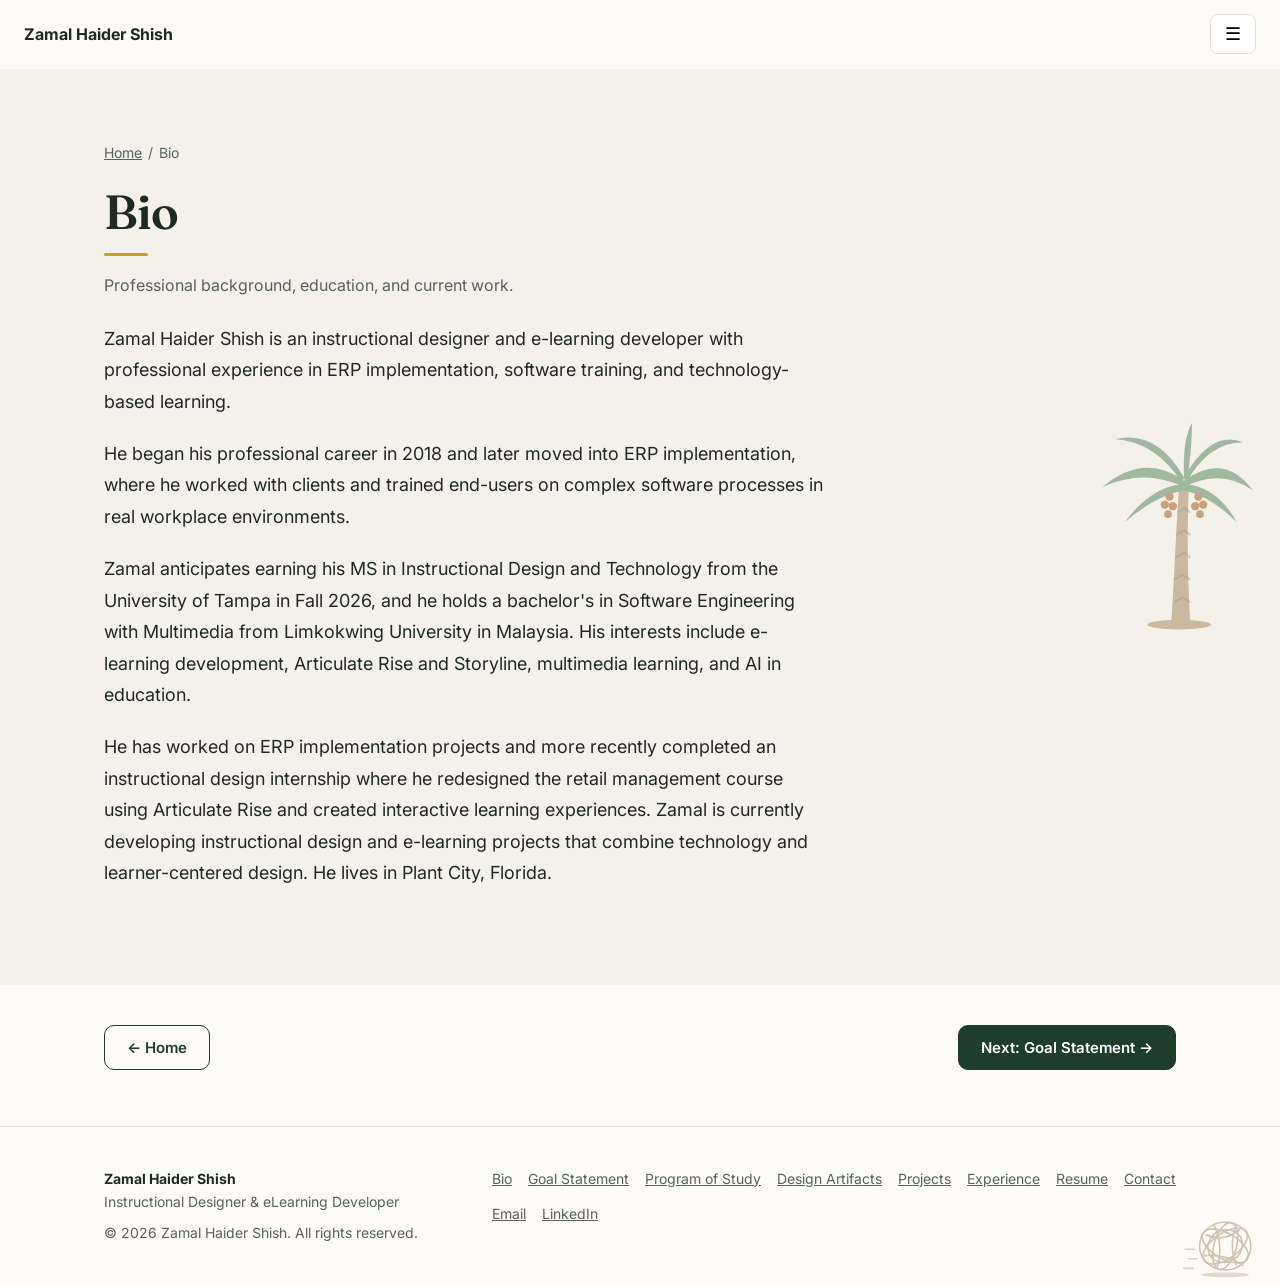
==== commit e166ca6a: "Add EME 601 design document and apply portfolio feedback - EME 601 design document (APA 7 PDF) in a " ====
--- a/bio.html
+++ b/bio.html
@@ -87,7 +87,7 @@
 </defs>
 </svg>
 <header id="nav"><div class="w nb"><a class="brand" href="index.html">Zamal Haider Shish</a>
-<nav id="menu" aria-label="Main"><a href="bio.html" class="on" aria-current="page">Bio</a><a href="goals.html">Goal Statement</a><a href="pos.html">Program of Study</a><a href="index.html#experience">Experience</a><a href="index.html#projects">Projects</a><a href="index.html#skills">Skills &amp; Tools</a><a href="index.html#education">Education</a><a href="index.html#contact">Contact</a></nav><a class="btn hcta" href="index.html#resume">View Resume</a>
+<nav id="menu" aria-label="Main"><a href="bio.html" class="on" aria-current="page">Bio</a><a href="goals.html">Goal Statement</a><a href="pos.html">Program of Study</a><a href="index.html#experience">Experience</a><a href="index.html#design">Design Artifacts</a><a href="index.html#projects">Projects</a><a href="index.html#skills">Skills &amp; Tools</a><a href="index.html#education">Education</a><a href="index.html#contact">Contact</a></nav><a class="btn hcta" href="index.html#resume">View Resume</a>
 <button id="mb" aria-label="Open menu" aria-expanded="false" aria-controls="menu">&#9776;</button></div></header>
 <main id="main">
 <section class="sp alt has-wm"><svg class="wm wm-about" viewBox="0 0 100 130" fill="currentColor" aria-hidden="true" focusable="false"><use href="#wm-date"/></svg><div class="w">
@@ -95,9 +95,9 @@
 <h1>Bio</h1>
 <p class="lead">Professional background, education, and current work.</p>
 <div class="bio">
-<p>Zamal Haider Shish is an aspiring instructional designer and e-learning developer with professional experience in ERP implementation, software training, and technology based learning.</p>
+<p>Zamal Haider Shish is an instructional designer and e-learning developer with professional experience in ERP implementation, software training, and technology-based learning.</p>
 <p>He began his professional career in 2018 and later moved into ERP implementation, where he worked with clients and trained end-users on complex software processes in real workplace environments.</p>
-<p>Zamal is completing an MS in Instructional Design and Technology at the University of Tampa, and holds a bachelor's in Software Engineering with Multimedia from Limkokwing University in Malaysia. His interests include e-learning development, Articulate Rise and Storyline, multimedia learning, and AI in education.</p>
+<p>Zamal anticipates earning his MS in Instructional Design and Technology from the University of Tampa in Fall 2026, and he holds a bachelor's in Software Engineering with Multimedia from Limkokwing University in Malaysia. His interests include e-learning development, Articulate Rise and Storyline, multimedia learning, and AI in education.</p>
 <p>He has worked on ERP implementation projects and more recently completed an instructional design internship where he redesigned the retail management course using Articulate Rise and created interactive learning experiences. Zamal is currently developing instructional design and e-learning projects that combine technology and learner-centered design. He lives in Plant City, Florida.</p></div>
 </div></section>
 
@@ -105,6 +105,6 @@
 </main>
 
 <footer class="has-wm"><svg class="wm wm-footer" viewBox="0 0 100 110" fill="currentColor" aria-hidden="true" focusable="false"><use href="#wm-tumble"/></svg><div class="w fw"><div><b>Zamal Haider Shish</b><br><span class="mu">Instructional Designer &amp; eLearning Developer</span><p class="mu" style="margin-top:8px">&copy; 2026 Zamal Haider Shish. All rights reserved.</p></div>
-<div><nav aria-label="Footer"><a href="bio.html">Bio</a><a href="goals.html">Goal Statement</a><a href="pos.html">Program of Study</a><a href="index.html#projects">Projects</a><a href="index.html#experience">Experience</a><a href="index.html#resume">Resume</a><a href="index.html#contact">Contact</a></nav>
+<div><nav aria-label="Footer"><a href="bio.html">Bio</a><a href="goals.html">Goal Statement</a><a href="pos.html">Program of Study</a><a href="index.html#design">Design Artifacts</a><a href="index.html#projects">Projects</a><a href="index.html#experience">Experience</a><a href="index.html#resume">Resume</a><a href="index.html#contact">Contact</a></nav>
 <p class="ln" style="margin-top:12px"><a id="fe" aria-label="Email" href="index.html#contact">Email</a><a id="fl2" aria-label="LinkedIn" href="index.html#contact" target="_blank" rel="noopener">LinkedIn</a></p></div></div></footer>
 </body></html>
--- a/styles.css
+++ b/styles.css
@@ -254,3 +254,18 @@
  .post td{font-size:14px;line-height:1.7}.post td:before{content:attr(data-l) ": ";color:var(--mu)}
 }
 @media(max-width:480px){.posum{grid-template-columns:1fr 1fr;gap:12px}.posum li{padding:16px 18px}}
+
+/* Design artifacts: a document's cover page beside its annotation */
+#design{padding-bottom:48px}#design+#projects{padding-top:48px}
+.dlist{display:grid;gap:24px}
+.dc{display:grid;grid-template-columns:minmax(0,240px) minmax(0,1fr);gap:36px;align-items:start}
+.dcv{display:block;aspect-ratio:8.5/11;background:#fff;border:1px solid var(--bd);border-radius:8px;overflow:hidden;box-shadow:0 12px 28px rgba(31,61,43,.12);transition:transform .2s}
+.dcv:hover{transform:translateY(-3px)}
+.dcv img{display:block;width:100%;height:100%;object-fit:cover;object-position:top}
+.dcb h3{font-family:var(--serif);font-size:24px;margin:6px 0 10px}
+.dc .facts{grid-template-columns:repeat(2,minmax(0,1fr));margin:18px 0 16px}
+@media(max-width:760px){.dc{grid-template-columns:1fr;gap:22px}.dcv{max-width:220px}.dc .facts{grid-template-columns:1fr}}
+
+/* course label under a project's category */
+.pcrs{font-size:13px;line-height:1.4;color:var(--mu);margin:-2px 0 8px}
+.spb .pcrs{color:rgba(255,255,255,.72)}
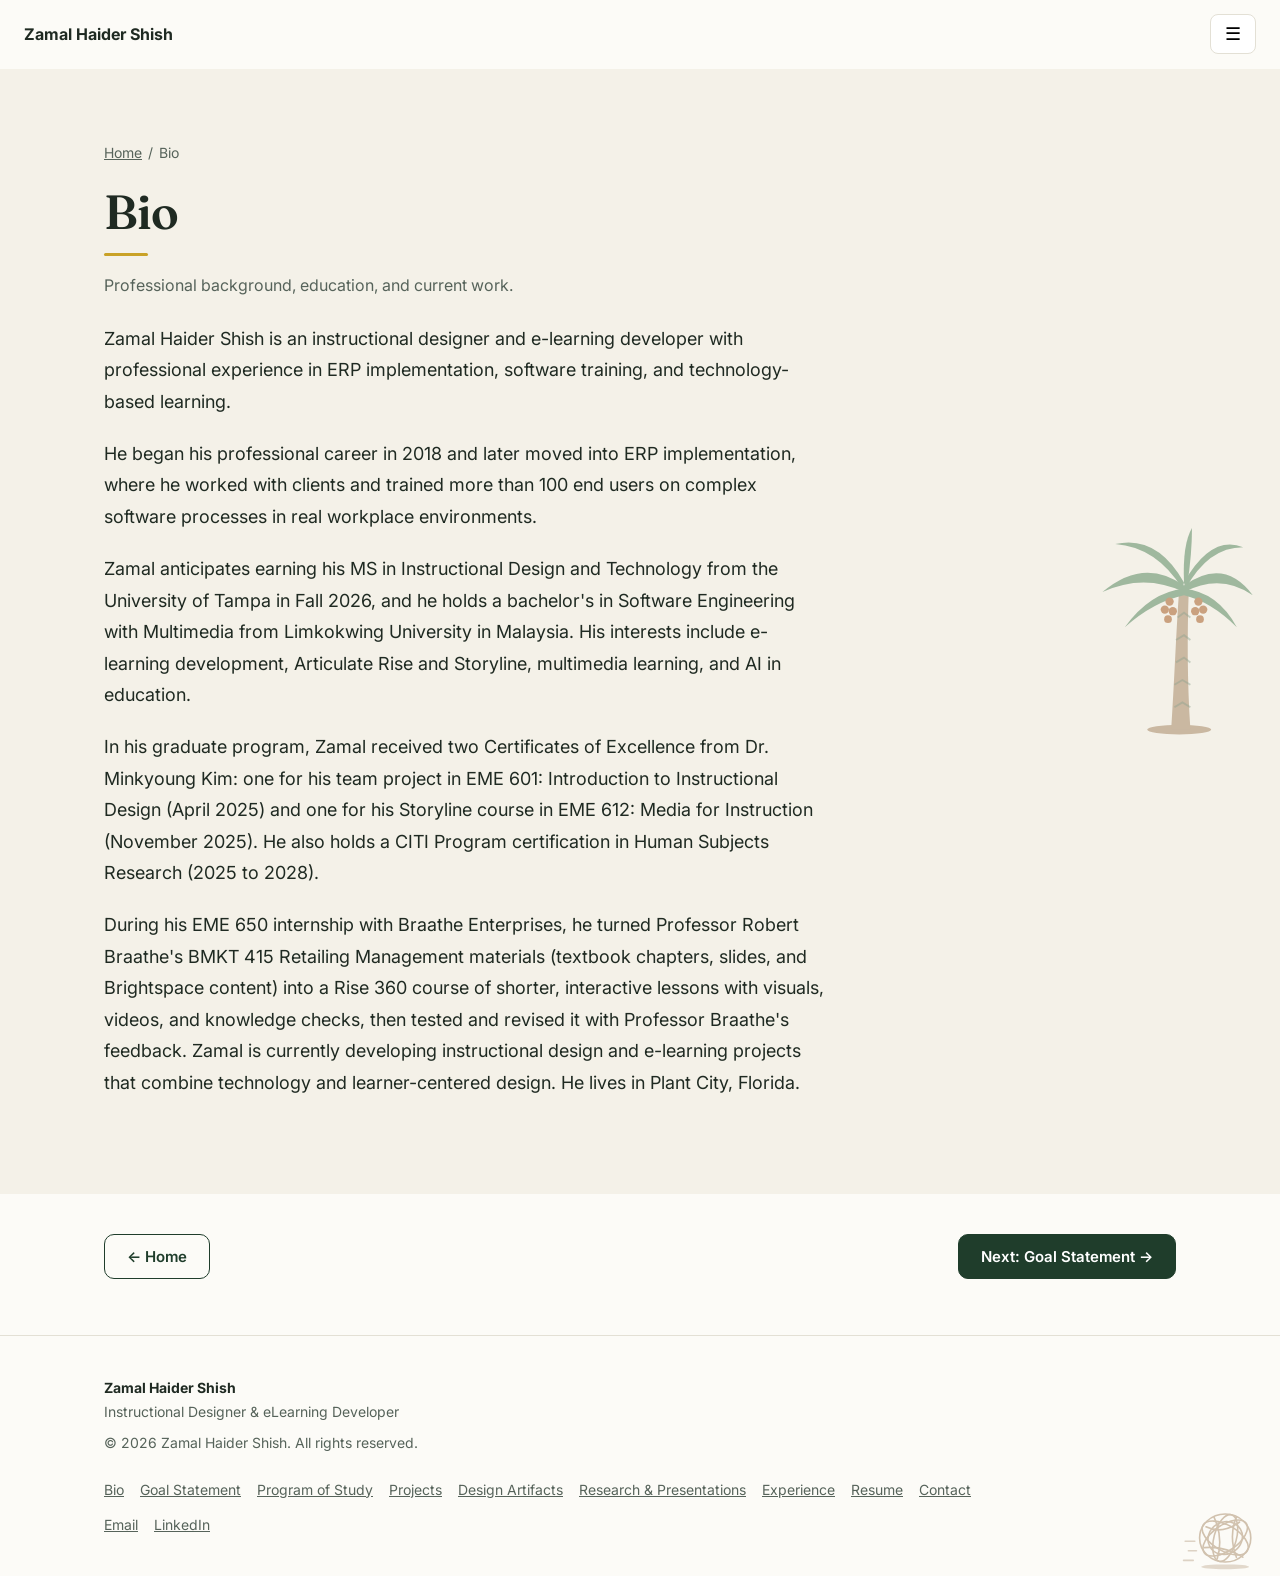
==== commit ae4c0ca8: "Add research, presentations, and full EME 601 design document Replace the EME 601 design document wi" ====
--- a/bio.html
+++ b/bio.html
@@ -87,7 +87,7 @@
 </defs>
 </svg>
 <header id="nav"><div class="w nb"><a class="brand" href="index.html">Zamal Haider Shish</a>
-<nav id="menu" aria-label="Main"><a href="bio.html" class="on" aria-current="page">Bio</a><a href="goals.html">Goal Statement</a><a href="pos.html">Program of Study</a><a href="index.html#experience">Experience</a><a href="index.html#design">Design Artifacts</a><a href="index.html#projects">Projects</a><a href="index.html#skills">Skills &amp; Tools</a><a href="index.html#education">Education</a><a href="index.html#contact">Contact</a></nav><a class="btn hcta" href="index.html#resume">View Resume</a>
+<nav id="menu" aria-label="Main"><a href="bio.html" class="on" aria-current="page">Bio</a><a href="goals.html">Goal Statement</a><a href="pos.html">Program of Study</a><a href="index.html#experience">Experience</a><a href="index.html#projects">Projects</a><a href="index.html#design">Design Artifacts</a><a href="index.html#research">Research</a><a href="index.html#skills">Skills &amp; Tools</a><a href="index.html#education">Education</a><a href="index.html#contact">Contact</a></nav><a class="btn hcta" href="index.html#resume">View Resume</a>
 <button id="mb" aria-label="Open menu" aria-expanded="false" aria-controls="menu">&#9776;</button></div></header>
 <main id="main">
 <section class="sp alt has-wm"><svg class="wm wm-about" viewBox="0 0 100 130" fill="currentColor" aria-hidden="true" focusable="false"><use href="#wm-date"/></svg><div class="w">
@@ -96,15 +96,16 @@
 <p class="lead">Professional background, education, and current work.</p>
 <div class="bio">
 <p>Zamal Haider Shish is an instructional designer and e-learning developer with professional experience in ERP implementation, software training, and technology-based learning.</p>
-<p>He began his professional career in 2018 and later moved into ERP implementation, where he worked with clients and trained end-users on complex software processes in real workplace environments.</p>
+<p>He began his professional career in 2018 and later moved into ERP implementation, where he worked with clients and trained more than 100 end users on complex software processes in real workplace environments.</p>
 <p>Zamal anticipates earning his MS in Instructional Design and Technology from the University of Tampa in Fall 2026, and he holds a bachelor's in Software Engineering with Multimedia from Limkokwing University in Malaysia. His interests include e-learning development, Articulate Rise and Storyline, multimedia learning, and AI in education.</p>
-<p>He has worked on ERP implementation projects and more recently completed an instructional design internship where he redesigned the retail management course using Articulate Rise and created interactive learning experiences. Zamal is currently developing instructional design and e-learning projects that combine technology and learner-centered design. He lives in Plant City, Florida.</p></div>
+<p>In his graduate program, Zamal received two Certificates of Excellence from Dr. Minkyoung Kim: one for his team project in EME 601: Introduction to Instructional Design (April 2025) and one for his Storyline course in EME 612: Media for Instruction (November 2025). He also holds a CITI Program certification in Human Subjects Research (2025 to 2028).</p>
+<p>During his EME 650 internship with Braathe Enterprises, he turned Professor Robert Braathe's BMKT 415 Retailing Management materials (textbook chapters, slides, and Brightspace content) into a Rise 360 course of shorter, interactive lessons with visuals, videos, and knowledge checks, then tested and revised it with Professor Braathe's feedback. Zamal is currently developing instructional design and e-learning projects that combine technology and learner-centered design. He lives in Plant City, Florida.</p></div>
 </div></section>
 
 <section class="sp-next"><div class="w"><div class="pn"><a class="btn o" href="index.html"><span aria-hidden="true">&larr;</span> Home</a><a class="btn" href="goals.html">Next: Goal Statement <span aria-hidden="true">&rarr;</span></a></div></div></section>
 </main>
 
 <footer class="has-wm"><svg class="wm wm-footer" viewBox="0 0 100 110" fill="currentColor" aria-hidden="true" focusable="false"><use href="#wm-tumble"/></svg><div class="w fw"><div><b>Zamal Haider Shish</b><br><span class="mu">Instructional Designer &amp; eLearning Developer</span><p class="mu" style="margin-top:8px">&copy; 2026 Zamal Haider Shish. All rights reserved.</p></div>
-<div><nav aria-label="Footer"><a href="bio.html">Bio</a><a href="goals.html">Goal Statement</a><a href="pos.html">Program of Study</a><a href="index.html#design">Design Artifacts</a><a href="index.html#projects">Projects</a><a href="index.html#experience">Experience</a><a href="index.html#resume">Resume</a><a href="index.html#contact">Contact</a></nav>
+<div><nav aria-label="Footer"><a href="bio.html">Bio</a><a href="goals.html">Goal Statement</a><a href="pos.html">Program of Study</a><a href="index.html#projects">Projects</a><a href="index.html#design">Design Artifacts</a><a href="index.html#research">Research &amp; Presentations</a><a href="index.html#experience">Experience</a><a href="index.html#resume">Resume</a><a href="index.html#contact">Contact</a></nav>
 <p class="ln" style="margin-top:12px"><a id="fe" aria-label="Email" href="index.html#contact">Email</a><a id="fl2" aria-label="LinkedIn" href="index.html#contact" target="_blank" rel="noopener">LinkedIn</a></p></div></div></footer>
 </body></html>
--- a/styles.css
+++ b/styles.css
@@ -256,7 +256,7 @@
 @media(max-width:480px){.posum{grid-template-columns:1fr 1fr;gap:12px}.posum li{padding:16px 18px}}
 
 /* Design artifacts: a document's cover page beside its annotation */
-#design{padding-bottom:48px}#design+#projects{padding-top:48px}
+
 .dlist{display:grid;gap:24px}
 .dc{display:grid;grid-template-columns:minmax(0,240px) minmax(0,1fr);gap:36px;align-items:start}
 .dcv{display:block;aspect-ratio:8.5/11;background:#fff;border:1px solid var(--bd);border-radius:8px;overflow:hidden;box-shadow:0 12px 28px rgba(31,61,43,.12);transition:transform .2s}
@@ -269,3 +269,23 @@
 /* course label under a project's category */
 .pcrs{font-size:13px;line-height:1.4;color:var(--mu);margin:-2px 0 8px}
 .spb .pcrs{color:rgba(255,255,255,.72)}
+
+/* round 3: research and presentations, launch panel, quote */
+.rc .facts{grid-template-columns:repeat(2,minmax(0,1fr))}
+.vc{display:grid;grid-template-columns:minmax(0,1.25fr) minmax(0,1fr);gap:32px;align-items:start;margin-bottom:24px}
+.vw{border-radius:12px;overflow:hidden;border:1px solid var(--bd);background:#111;aspect-ratio:16/9}
+.vw video{display:block;width:100%;height:100%}
+.vb h3,.vc2 h3{font-family:var(--serif);font-size:22px;margin:6px 0 10px}
+.vk{margin:12px 0}
+.vb .mu.sm{margin-top:10px}
+.vc2{display:grid;grid-template-columns:minmax(0,260px) minmax(0,1fr);gap:28px;align-items:center}
+.vc2 .th{margin:0;border-radius:10px;overflow:hidden}
+.lx{display:block;position:relative;text-decoration:none;background:#1f3d2b}
+.emb.lx{height:auto;aspect-ratio:16/9;max-height:520px;min-height:0}
+.lx img{position:absolute;inset:0;width:100%;height:100%;object-fit:cover;opacity:.55;transition:opacity .2s}
+.lx:hover img{opacity:.4}
+.lxb{position:absolute;left:50%;top:50%;transform:translate(-50%,-50%);background:#fff;color:var(--ac);font-weight:700;padding:14px 22px;border-radius:999px;box-shadow:0 10px 24px rgba(0,0,0,.25);white-space:nowrap}
+.xq{margin:14px 0 4px;padding:12px 16px;border-left:3px solid var(--ac2,#c9a227);background:var(--bg);border-radius:0 10px 10px 0}
+.xq p{font-style:italic;margin:0 0 6px}
+.xq cite{font-style:normal;font-size:13px;color:var(--mu)}
+@media(max-width:900px){.vc,.vc2{grid-template-columns:1fr}.rc .facts{grid-template-columns:1fr}.lxb{white-space:normal;text-align:center}}
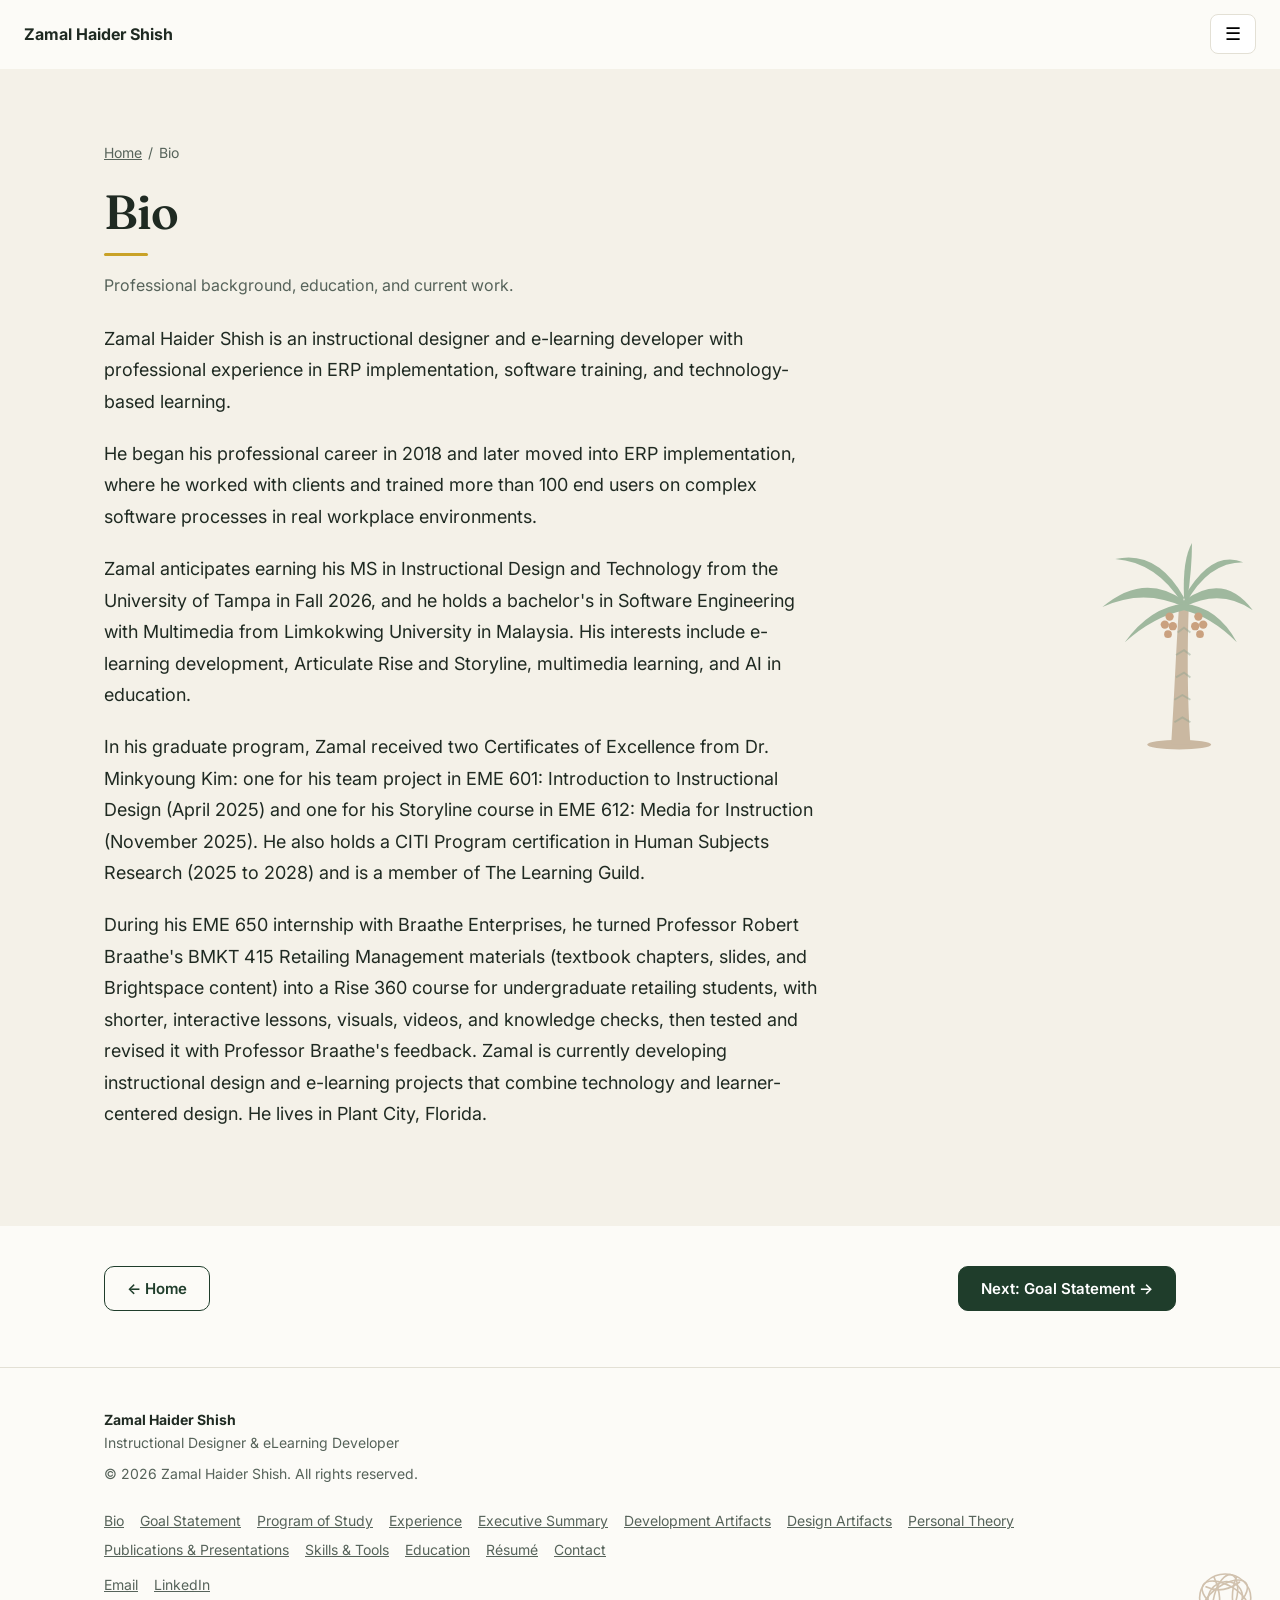
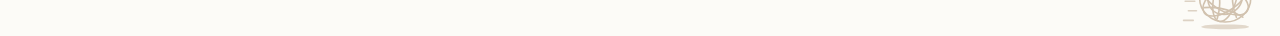
==== commit b2e2bf24: "Add Executive Summary, Experience page, and personal theory; rename menu Executive Summary on the ho" ====
--- a/bio.html
+++ b/bio.html
@@ -1,7 +1,7 @@
 <!DOCTYPE html>
 <!--
 This page shares styles.css and site.js with index.html and the other sub-pages. Keep all the site files in the same folder.
-The text below is plain HTML, so edit it directly. The menu and footer are identical on every page; if you change them, change all four pages (index.html, bio.html, goals.html, pos.html).
+The text below is plain HTML, so edit it directly. The menu and footer are identical on every page; if you change them, change all six pages (index.html, bio.html, goals.html, pos.html, experience.html, theory.html).
 -->
 <html lang="en"><head>
 <meta charset="utf-8"><meta name="viewport" content="width=device-width,initial-scale=1">
@@ -22,7 +22,6 @@
 <svg aria-hidden="true" focusable="false" style="position:absolute;width:0;height:0;overflow:hidden">
 <defs>
 <g id="wm-saguaro">
-  <g style="fill:var(--wm-brown)"><ellipse cx="30" cy="156" rx="12" ry="4"/><ellipse cx="92" cy="157" rx="9" ry="3"/></g>
   <g style="fill:none;stroke:var(--wm-cact);stroke-linecap:round;stroke-width:15">
     <path d="M54 104 H38 a9 9 0 0 1 -9 -9 V60"/><path d="M66 84 H82 a9 9 0 0 0 9 -9 V46"/>
   </g>
@@ -32,7 +31,6 @@
   </g>
   <g style="fill:var(--wm-bloom)"><circle cx="54" cy="22" r="4.5"/><circle cx="64" cy="20" r="4.5"/><circle cx="91" cy="44" r="4"/></g>
   <g style="fill:var(--wm-sun)"><circle cx="54" cy="22" r="1.6"/><circle cx="64" cy="20" r="1.6"/><circle cx="91" cy="44" r="1.4"/></g>
-  <g style="fill:none;stroke:var(--wm-cact);stroke-width:2;stroke-linecap:round"><path d="M14 158 q3 -9 7 -12"/><path d="M18 158 q-2 -8 -6 -10"/><path d="M100 158 q2 -7 6 -9"/></g>
 </g>
 <g id="wm-fig">
   <ellipse cx="50" cy="106" rx="30" ry="3" style="fill:var(--wm-brown)"/>
@@ -87,7 +85,7 @@
 </defs>
 </svg>
 <header id="nav"><div class="w nb"><a class="brand" href="index.html">Zamal Haider Shish</a>
-<nav id="menu" aria-label="Main"><a href="bio.html" class="on" aria-current="page">Bio</a><a href="goals.html">Goal Statement</a><a href="pos.html">Program of Study</a><a href="index.html#experience">Experience</a><a href="index.html#projects">Projects</a><a href="index.html#design">Design Artifacts</a><a href="index.html#research">Research</a><a href="index.html#skills">Skills &amp; Tools</a><a href="index.html#education">Education</a><a href="index.html#contact">Contact</a></nav><a class="btn hcta" href="index.html#resume">View Resume</a>
+<nav id="menu" aria-label="Main"><a href="bio.html" class="on" aria-current="page">Bio</a><a href="goals.html">Goal Statement</a><a href="pos.html">Program of Study</a><a href="experience.html">Experience</a><a href="index.html#summary">Executive Summary</a><a href="index.html#projects">Development Artifacts</a><a href="index.html#design">Design Artifacts</a><a href="index.html#research">Publications &amp; Presentations</a></nav><a class="btn hcta" href="index.html#resume">R&eacute;sum&eacute;</a>
 <button id="mb" aria-label="Open menu" aria-expanded="false" aria-controls="menu">&#9776;</button></div></header>
 <main id="main">
 <section class="sp alt has-wm"><svg class="wm wm-about" viewBox="0 0 100 130" fill="currentColor" aria-hidden="true" focusable="false"><use href="#wm-date"/></svg><div class="w">
@@ -98,14 +96,14 @@
 <p>Zamal Haider Shish is an instructional designer and e-learning developer with professional experience in ERP implementation, software training, and technology-based learning.</p>
 <p>He began his professional career in 2018 and later moved into ERP implementation, where he worked with clients and trained more than 100 end users on complex software processes in real workplace environments.</p>
 <p>Zamal anticipates earning his MS in Instructional Design and Technology from the University of Tampa in Fall 2026, and he holds a bachelor's in Software Engineering with Multimedia from Limkokwing University in Malaysia. His interests include e-learning development, Articulate Rise and Storyline, multimedia learning, and AI in education.</p>
-<p>In his graduate program, Zamal received two Certificates of Excellence from Dr. Minkyoung Kim: one for his team project in EME 601: Introduction to Instructional Design (April 2025) and one for his Storyline course in EME 612: Media for Instruction (November 2025). He also holds a CITI Program certification in Human Subjects Research (2025 to 2028).</p>
-<p>During his EME 650 internship with Braathe Enterprises, he turned Professor Robert Braathe's BMKT 415 Retailing Management materials (textbook chapters, slides, and Brightspace content) into a Rise 360 course of shorter, interactive lessons with visuals, videos, and knowledge checks, then tested and revised it with Professor Braathe's feedback. Zamal is currently developing instructional design and e-learning projects that combine technology and learner-centered design. He lives in Plant City, Florida.</p></div>
+<p>In his graduate program, Zamal received two Certificates of Excellence from Dr. Minkyoung Kim: one for his team project in EME 601: Introduction to Instructional Design (April 2025) and one for his Storyline course in EME 612: Media for Instruction (November 2025). He also holds a CITI Program certification in Human Subjects Research (2025 to 2028) and is a member of The Learning Guild.</p>
+<p>During his EME 650 internship with Braathe Enterprises, he turned Professor Robert Braathe's BMKT 415 Retailing Management materials (textbook chapters, slides, and Brightspace content) into a Rise 360 course for undergraduate retailing students, with shorter, interactive lessons, visuals, videos, and knowledge checks, then tested and revised it with Professor Braathe's feedback. Zamal is currently developing instructional design and e-learning projects that combine technology and learner-centered design. He lives in Plant City, Florida.</p></div>
 </div></section>
 
 <section class="sp-next"><div class="w"><div class="pn"><a class="btn o" href="index.html"><span aria-hidden="true">&larr;</span> Home</a><a class="btn" href="goals.html">Next: Goal Statement <span aria-hidden="true">&rarr;</span></a></div></div></section>
 </main>
 
 <footer class="has-wm"><svg class="wm wm-footer" viewBox="0 0 100 110" fill="currentColor" aria-hidden="true" focusable="false"><use href="#wm-tumble"/></svg><div class="w fw"><div><b>Zamal Haider Shish</b><br><span class="mu">Instructional Designer &amp; eLearning Developer</span><p class="mu" style="margin-top:8px">&copy; 2026 Zamal Haider Shish. All rights reserved.</p></div>
-<div><nav aria-label="Footer"><a href="bio.html">Bio</a><a href="goals.html">Goal Statement</a><a href="pos.html">Program of Study</a><a href="index.html#projects">Projects</a><a href="index.html#design">Design Artifacts</a><a href="index.html#research">Research &amp; Presentations</a><a href="index.html#experience">Experience</a><a href="index.html#resume">Resume</a><a href="index.html#contact">Contact</a></nav>
+<div><nav aria-label="Footer"><a href="bio.html">Bio</a><a href="goals.html">Goal Statement</a><a href="pos.html">Program of Study</a><a href="experience.html">Experience</a><a href="index.html#summary">Executive Summary</a><a href="index.html#projects">Development Artifacts</a><a href="index.html#design">Design Artifacts</a><a href="theory.html">Personal Theory</a><a href="index.html#research">Publications &amp; Presentations</a><a href="index.html#skills">Skills &amp; Tools</a><a href="index.html#education">Education</a><a href="index.html#resume">R&eacute;sum&eacute;</a><a href="index.html#contact">Contact</a></nav>
 <p class="ln" style="margin-top:12px"><a id="fe" aria-label="Email" href="index.html#contact">Email</a><a id="fl2" aria-label="LinkedIn" href="index.html#contact" target="_blank" rel="noopener">LinkedIn</a></p></div></div></footer>
 </body></html>
--- a/styles.css
+++ b/styles.css
@@ -15,7 +15,7 @@
 header{position:sticky;top:0;z-index:50;background:#fff;border-bottom:1px solid transparent;transition:.2s}header.sc{border-color:var(--bd);box-shadow:0 2px 12px rgba(0,0,0,.05)}
 header .w{max-width:1360px}
 .nb{display:flex;align-items:center;gap:14px;height:68px}.brand{font-weight:700;text-decoration:none;margin-right:auto;flex:none;white-space:nowrap}
-#menu{display:flex;gap:2px}#menu a{padding:8px 9px;border-radius:8px;text-decoration:none;font-size:14px;font-weight:500;color:var(--mu);white-space:nowrap}#menu a:hover,#menu a.on,#menu a[aria-current=page]{color:var(--ac);background:var(--soft)}
+#menu{display:flex;gap:2px}#menu a{padding:8px 7px;border-radius:8px;text-decoration:none;font-size:13.5px;font-weight:500;color:var(--mu);white-space:nowrap}#menu a:hover,#menu a.on,#menu a[aria-current=page]{color:var(--ac);background:var(--soft)}
 #mb{display:none;background:#fff;border:1px solid var(--bd);border-radius:8px;padding:8px 14px;font-size:18px;cursor:pointer}.hcta{flex:none}
 .hero{padding:72px 0 96px}.hg{display:grid;grid-template-columns:1.25fr .75fr;gap:56px;align-items:center}
 .hero h1{font-size:clamp(34px,5vw,56px);margin:12px 0 20px}.eb{color:var(--ac);font-weight:600}.hero .lead{margin-bottom:24px}
@@ -44,7 +44,7 @@
 .wm-footer{right:18px;bottom:6px;width:80px;opacity:.5}
 .wm-goals{left:22px;bottom:-6px;width:150px;opacity:.55}
 .wm-contact{left:20px;bottom:0;width:120px;opacity:.5}
-@media(max-width:1280px){#mb{display:block}#menu{display:none;position:absolute;top:68px;left:0;right:0;background:var(--page);flex-direction:column;padding:12px 24px;border-bottom:1px solid var(--bd)}#menu.open{display:flex}.hcta{display:none}}
+@media(max-width:1350px){#mb{display:block}#menu{display:none;position:absolute;top:68px;left:0;right:0;background:var(--page);flex-direction:column;padding:12px 24px;border-bottom:1px solid var(--bd)}#menu.open{display:flex}.hcta{display:none}}
 @media(max-width:900px){.hg,.cg{grid-template-columns:1fr}.photo{max-width:320px}section{padding:64px 0}.wm{display:none}}
 @media(prefers-reduced-motion:reduce){html{scroll-behavior:auto}*{animation:none!important;transition:none!important}.rv{opacity:1;transform:none}}
 /* ===== sub-pages (bio.html, goals.html) ===== */
@@ -289,3 +289,108 @@
 .xq p{font-style:italic;margin:0 0 6px}
 .xq cite{font-style:normal;font-size:13px;color:var(--mu)}
 @media(max-width:900px){.vc,.vc2{grid-template-columns:1fr}.rc .facts{grid-template-columns:1fr}.lxb{white-space:normal;text-align:center}}
+
+/* research and presentations spacing */
+#research .sub{margin:72px 0 24px}
+#research .lead+.sub{margin-top:40px}
+#research .card+.card{margin-top:32px}
+#research .vc{margin-bottom:0}
+#research .rc .facts{margin:20px 0 18px}
+#research .rc .mu.sm{margin:0 0 14px}
+#research .rc .tags{margin:0 0 22px}
+#research .vb .vk{margin:16px 0}
+#research .vb .mu.sm{margin-top:14px}
+#research .vc2 .acts{margin-top:18px}
+@media(max-width:900px){#research .sub{margin:56px 0 20px}#research .card+.card{margin-top:24px}}
+
+/* equal thumbnail size on every project card */
+.pc .th{overflow:hidden;min-height:0}
+.pc .th img{display:block}
+
+/* round 6: Storyline spotlights (same size, one below the other) and course tags */
+.spots{display:grid;gap:32px}
+@media(min-width:1001px){.spots{grid-auto-rows:1fr}.spots .spb{display:flex;flex-direction:column;justify-content:center}}
+.ctag{display:inline-block;position:relative;z-index:2;font:700 12px/1.25 Inter,sans-serif;letter-spacing:.02em;color:var(--ac);background:var(--soft);border:1px solid #cfdccb;border-radius:99px;padding:3px 9px;margin-right:4px;text-decoration:none;white-space:nowrap;vertical-align:1px;transition:background .15s,color .15s}
+.ctag:hover{background:var(--ac);border-color:var(--ac);color:#fff}
+.spb .ctag{color:#fff;background:rgba(255,255,255,.1);border-color:rgba(255,255,255,.35)}
+.spb .ctag:hover{background:var(--gold);border-color:var(--gold);color:#1f2a22}
+.posk{scroll-margin-top:96px}
+.posk:target{box-shadow:0 0 0 3px var(--gold)}
+
+/* round 7: certificates and earlier programs on the Program of Study page */
+.posl .pxdot{margin:0 10px;color:var(--mu)}
+.posx{padding:0;margin-top:20px}
+.posx>summary{list-style:none;cursor:pointer;display:flex;align-items:center;justify-content:space-between;gap:16px;padding:22px 24px;border-radius:14px}
+.posx>summary::-webkit-details-marker{display:none}
+.pxh{display:flex;flex-direction:column;gap:4px;min-width:0}
+.pxt{font-family:var(--serif);font-size:20px;font-weight:600;line-height:1.3;color:var(--tx)}
+.pxm{font-size:14px;color:var(--mu)}
+.pxb{flex:none;font-size:14px;font-weight:600;color:var(--ac);background:var(--soft);border:1px solid #cfdccb;border-radius:99px;padding:7px 14px;transition:background .15s,color .15s}
+.posx>summary:hover .pxb{background:var(--ac);border-color:var(--ac);color:#fff}
+.posx[open] .pxb .o,.posx:not([open]) .pxb .c{display:none}
+.pxg{border-top:1px solid var(--bd);padding:22px 24px 6px;display:grid;gap:26px 32px;grid-template-columns:repeat(auto-fill,minmax(min(100%,300px),1fr))}
+.pxs{display:flex;justify-content:space-between;gap:12px;font-size:12px;font-weight:700;letter-spacing:.06em;text-transform:uppercase;color:var(--gold-tx);margin:0 0 6px;padding-bottom:6px;border-bottom:2px solid var(--soft)}
+.pxs span{font-weight:600;letter-spacing:.02em;text-transform:none;color:var(--mu)}
+.pxtb{width:100%;border-collapse:collapse;font-size:14px;line-height:1.45}
+.pxtb td{padding:7px 0;border-bottom:1px solid var(--bd);vertical-align:top}
+.pxtb tr:last-child td{border-bottom:0}
+.pxtb td:first-child{width:96px;padding-right:10px;font-size:12.5px;color:var(--mu);white-space:nowrap}
+.pxtb td:last-child{width:28px;text-align:right;color:var(--mu)}
+.pxn{font-size:13px;padding:6px 24px 22px}
+@media(max-width:700px){.posx>summary{flex-direction:column;align-items:flex-start}.pxt{font-size:18px}}
+.posx{scroll-margin-top:96px}.posx:target{box-shadow:0 0 0 3px var(--gold)}
+.eb2 .sm2{margin-right:10px}
+
+/* ===== round 9: Executive Summary (home page) ===== */
+.wm-sum{right:30px;top:70px;width:120px;opacity:.5}
+.es-intro{max-width:820px}
+.es-intro p{font-size:18px;line-height:1.75}
+.es-intro p+p{margin-top:1em}
+.es-h{font-family:var(--serif);font-weight:600;font-size:clamp(22px,2.6vw,27px);letter-spacing:-.01em;margin:56px 0 8px}
+.es-sub{margin:0 0 22px;max-width:720px}
+.es-str,.es-map{display:grid;grid-template-columns:repeat(4,minmax(0,1fr));gap:20px;margin-top:22px}
+.es-map{list-style:none;padding:0;margin-bottom:0}
+.es-s,.es-m,.es-a{padding:24px;display:flex;flex-direction:column}
+.es-m{margin:0;box-shadow:inset 0 3px 0 var(--gold)}
+.es-i{display:inline-grid;place-items:center;width:44px;height:44px;border-radius:12px;background:var(--soft);color:var(--ac);margin-bottom:16px}
+.es-i svg{width:22px;height:22px;fill:none;stroke:currentColor;stroke-width:1.8;stroke-linecap:round;stroke-linejoin:round}
+.es-s h4,.es-m h4,.es-a h4{font-size:17px;line-height:1.3;letter-spacing:-.01em;margin:0 0 8px}
+.es-s p,.es-m p,.es-a p{font-size:15px;line-height:1.6}
+.es-n{font:700 13px/1 Inter,sans-serif;letter-spacing:.08em;color:var(--gold-tx);margin-bottom:12px}
+.es-l{margin-top:auto;padding-top:14px;font-size:14px;line-height:1.9}
+.es-m:first-child .es-l .tl{white-space:nowrap}
+.es-more{margin-top:16px}
+.es-app{display:grid;grid-template-columns:repeat(3,minmax(0,1fr));gap:20px}
+.es-t{align-self:flex-start;font-size:12px;font-weight:700;letter-spacing:.05em;text-transform:uppercase;color:var(--ac);background:var(--soft);border-radius:99px;padding:4px 11px;margin-bottom:14px}
+.es-t.es-cur{color:var(--gold-tx);background:#f7efd2}
+.es-close{margin-top:32px;font-size:17px;max-width:760px}
+@media(max-width:1100px){.es-str,.es-map,.es-app{grid-template-columns:repeat(2,minmax(0,1fr))}}
+@media(max-width:700px){.es-str,.es-map,.es-app{grid-template-columns:1fr}.es-intro p{font-size:16.5px}.es-h{margin-top:44px}}
+
+/* ===== round 9: Experience page ===== */
+.xp-page{margin-top:28px}
+.xp-page .xh{font-family:Inter,system-ui,-apple-system,"Segoe UI",sans-serif;font-size:1.17rem;font-weight:700;letter-spacing:-.02em;line-height:1.3;margin:0}
+
+/* ===== round 9: personal theory page ===== */
+.wm-theory{right:30px;top:60px;width:130px;opacity:.45}
+.th-ann{margin-top:28px;max-width:1000px}
+.th-ann .fact p{font-size:14.5px}
+.th-one{margin:36px 0 8px;padding:30px 34px;background:var(--ac);color:#fff;border-radius:16px;max-width:900px}
+.th-one .fl{display:block;color:var(--gold);font-size:12px;font-weight:700;letter-spacing:.08em;text-transform:uppercase;margin-bottom:12px}
+.th-one p{font-family:var(--serif);font-size:clamp(20px,2.4vw,25px);line-height:1.45;font-weight:500;margin:0}
+.th-pr{display:grid;gap:20px;margin-top:20px;max-width:1000px}
+.sp .th-p{display:grid;grid-template-columns:52px minmax(0,1fr);gap:22px;padding:28px}
+.th-num{display:grid;place-items:center;width:48px;height:48px;border-radius:14px;background:var(--soft);color:var(--ac);font:700 19px/1 Inter,sans-serif}
+.sp .th-p h3{font-family:var(--serif);font-size:23px;font-weight:600;letter-spacing:-.01em;margin:6px 0 4px}
+.th-k{font-size:12px;font-weight:700;letter-spacing:.06em;text-transform:uppercase;color:var(--gold-tx);margin:16px 0 6px}
+.sp .th-p p{font-size:16px;line-height:1.7;max-width:none}
+.sp .th-p p.th-k{font-size:12px;line-height:1.4}
+.th-work{background:var(--bg);border:1px solid var(--bd);border-radius:12px;padding:14px 18px}
+.refs p{padding-left:2em;text-indent:-2em;font-size:15px;line-height:1.6;margin:0 0 .85em;overflow-wrap:anywhere}
+
+/* ===== round 9: goal statement plan ===== */
+.plan{padding-left:1.3em;margin:12px 0 0}
+.plan li{margin:0 0 .8em;line-height:1.7}
+.plan li::marker{font-weight:700;color:var(--gold-tx)}
+@media(max-width:700px){.sp .th-p{grid-template-columns:1fr;gap:12px;padding:22px}.th-num{width:40px;height:40px;font-size:17px}.th-one{padding:24px}}
+.th-pdf{margin-top:14px}
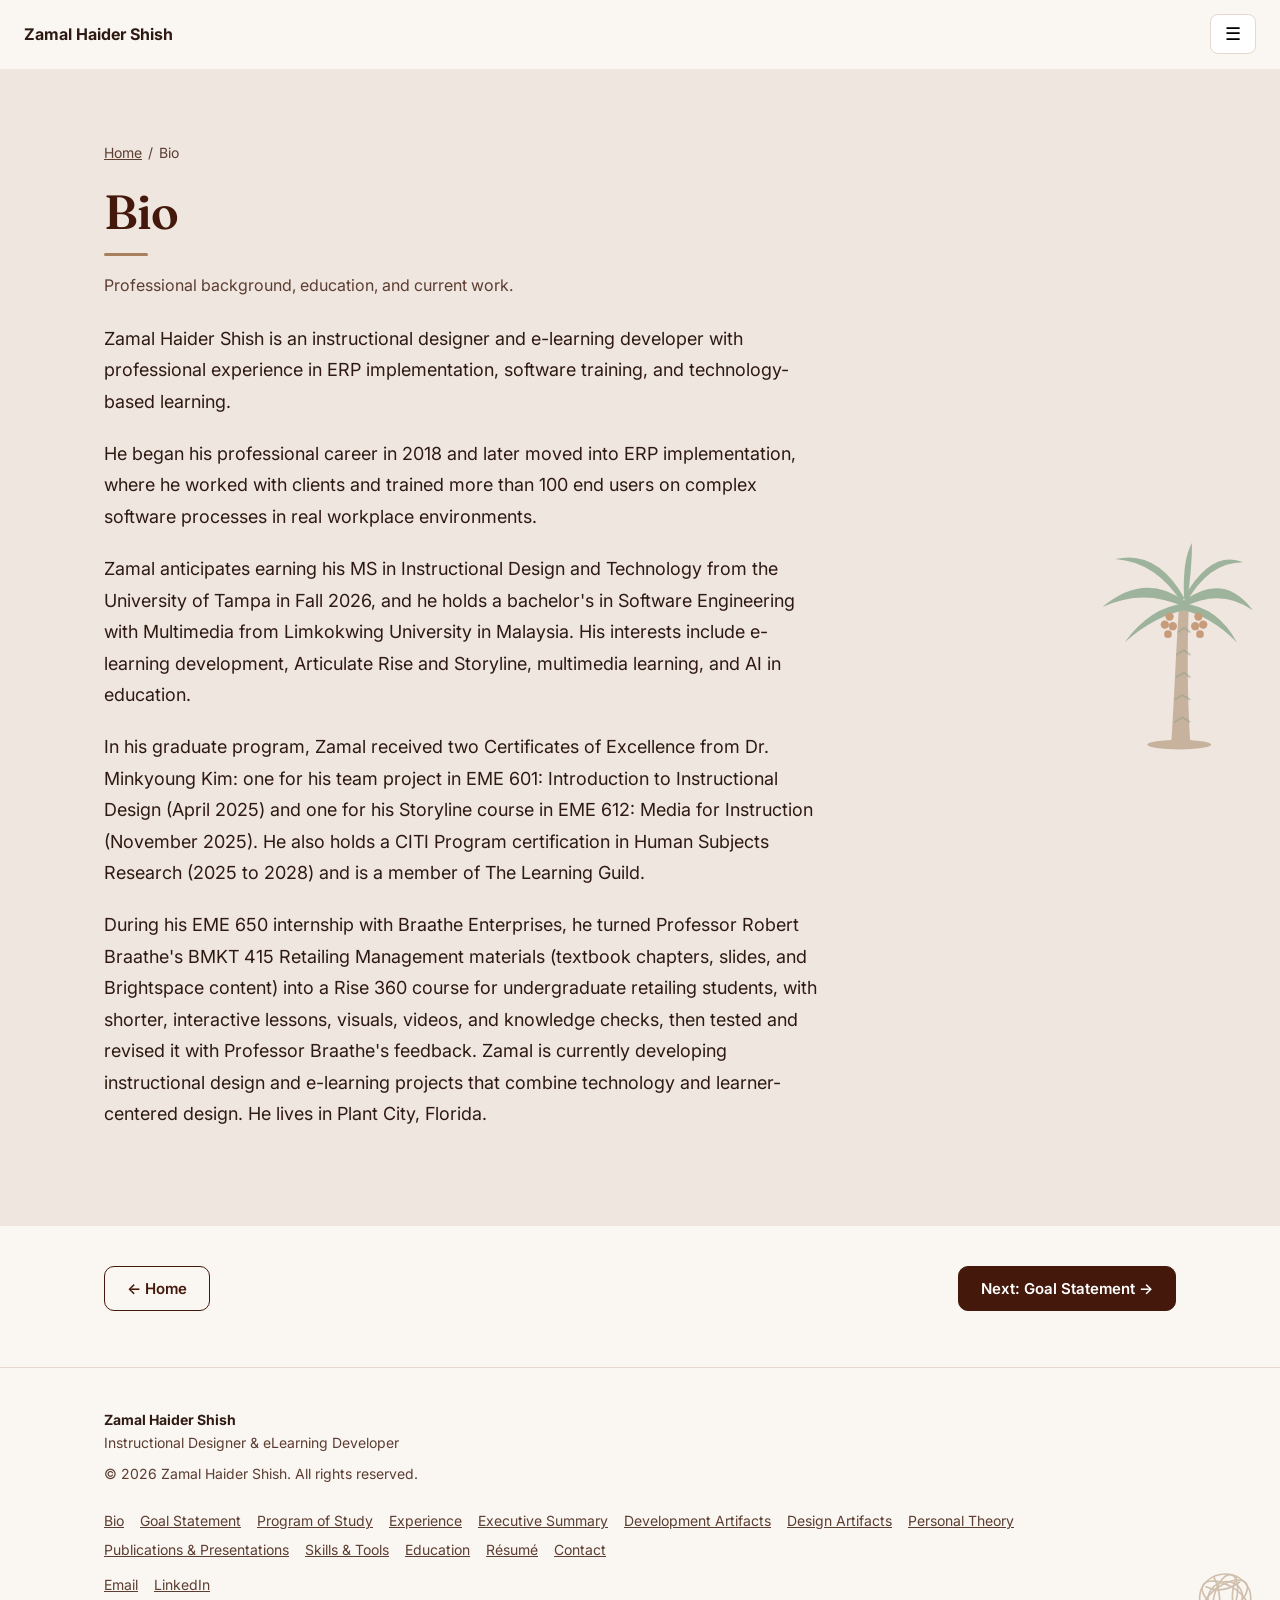
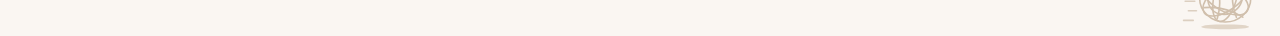
==== commit 5b1470ea: "Switch to EME 602 presentation colors Linen, sand, cocoa and tan from my EME 602 presentation, added" ====
--- a/bio.html
+++ b/bio.html
@@ -12,7 +12,7 @@
 <link rel="preconnect" href="https://fonts.googleapis.com"><link rel="preconnect" href="https://fonts.gstatic.com" crossorigin>
 <link href="https://fonts.googleapis.com/css2?family=Fraunces:opsz,wght@9..144,500..700&family=Inter:wght@400;500;600;700;800&display=swap" rel="stylesheet">
 <link rel="icon" href="favicon.svg" type="image/svg+xml"><link rel="icon" href="favicon-32.png" sizes="32x32" type="image/png"><link rel="apple-touch-icon" href="apple-touch-icon.png">
-<meta name="theme-color" content="#1f3d2b">
+<meta name="theme-color" content="#44190B">
 <meta property="og:url" content="https://zamalhaidershish.github.io/zamal-protfolio/bio.html"><meta property="og:image" content="https://zamalhaidershish.github.io/zamal-protfolio/og-image.jpg"><meta property="og:image:width" content="1200"><meta property="og:image:height" content="630"><meta property="og:image:alt" content="Zamal Haider Shish, Instructional Designer and eLearning Developer"><meta name="twitter:card" content="summary_large_image">
 <link rel="stylesheet" href="styles.css">
 <script src="site.js"></script>
--- a/styles.css
+++ b/styles.css
@@ -394,3 +394,41 @@
 .plan li::marker{font-weight:700;color:var(--gold-tx)}
 @media(max-width:700px){.sp .th-p{grid-template-columns:1fr;gap:12px;padding:22px}.th-num{width:40px;height:40px;font-size:17px}.th-one{padding:24px}}
 .th-pdf{margin-top:14px}
+
+/* =====================================================================
+   THEME: colors from my EME 602 presentation (linen, sand, cocoa, tan)
+   To go back to the forest-and-gold theme, delete everything from this
+   comment to the end of this file, and set <meta name="theme-color">
+   back to #1f3d2b in each page. A full copy of the old styles.css is
+   saved on my computer in _backup/theme-forest-gold/.
+   ===================================================================== */
+:root{--ac:#44190B;--ac-h:#2E1006;--gold:#A8805C;--gold-tx:#66401F;--ac2:#A8805C;--sand:#F7D7AB;--linen:#EFE6E0;
+ --soft:#F8E8D3;--tx:#2E1A12;--mu:#5C3D31;--bd:#E6D8CE;--bg:#EFE6E0;--page:#FAF6F2}
+/* readability: headings in cocoa, body text a deeper brown, and every text color meets WCAG AAA (7:1) on its background */
+h1,h2,h3,h4{color:var(--ac)}
+::selection{background:var(--sand)}
+.photo.miss,input,textarea{border-color:#D9C7BA}
+.th.nt{background:linear-gradient(135deg,#F8E8D3,#EAD9CC)}
+.chip,.ctag,.pxb{border-color:#EED6B8}
+.eimg{background:linear-gradient(140deg,#44190B,#7A4027)}
+#certbox::backdrop{background:rgba(46,16,6,.72)}
+.lx{background:var(--ac)}
+.dcv{box-shadow:0 12px 28px rgba(68,25,11,.14)}
+.spp{background:rgba(250,246,242,.95)}
+/* dark cards (featured projects, theory statement, skill icons): sand accents */
+.spot,.hl li,.spb .chip{color:var(--linen)}
+.spb .mu{color:#CDBBB1}
+.spb .pcrs{color:#D9CBC2}
+.spb .eb,.th-one .fl{color:var(--sand)}
+.hl li:before{background:var(--sand)}
+.spb .chip{background:rgba(247,215,171,.08);border-color:rgba(247,215,171,.3)}
+.spb .btn{background:var(--sand);border-color:var(--sand);color:var(--ac)}
+.spb .btn:hover{background:#F2C793;border-color:#F2C793}
+.spb .btn.o{background:transparent;color:var(--linen);border-color:rgba(239,230,224,.55)}
+.spb .btn.o:hover{background:rgba(239,230,224,.1)}
+.spb .ctag{color:var(--linen);border-color:rgba(247,215,171,.4)}
+.spb .ctag:hover{background:var(--sand);border-color:var(--sand);color:var(--ac)}
+.ski,.rdoc{box-shadow:inset 0 -3px 0 var(--sand)}
+/* Executive Summary tags */
+.es-t{background:var(--linen);color:var(--mu)}
+.es-t.es-cur{background:var(--sand);color:var(--ac)}
